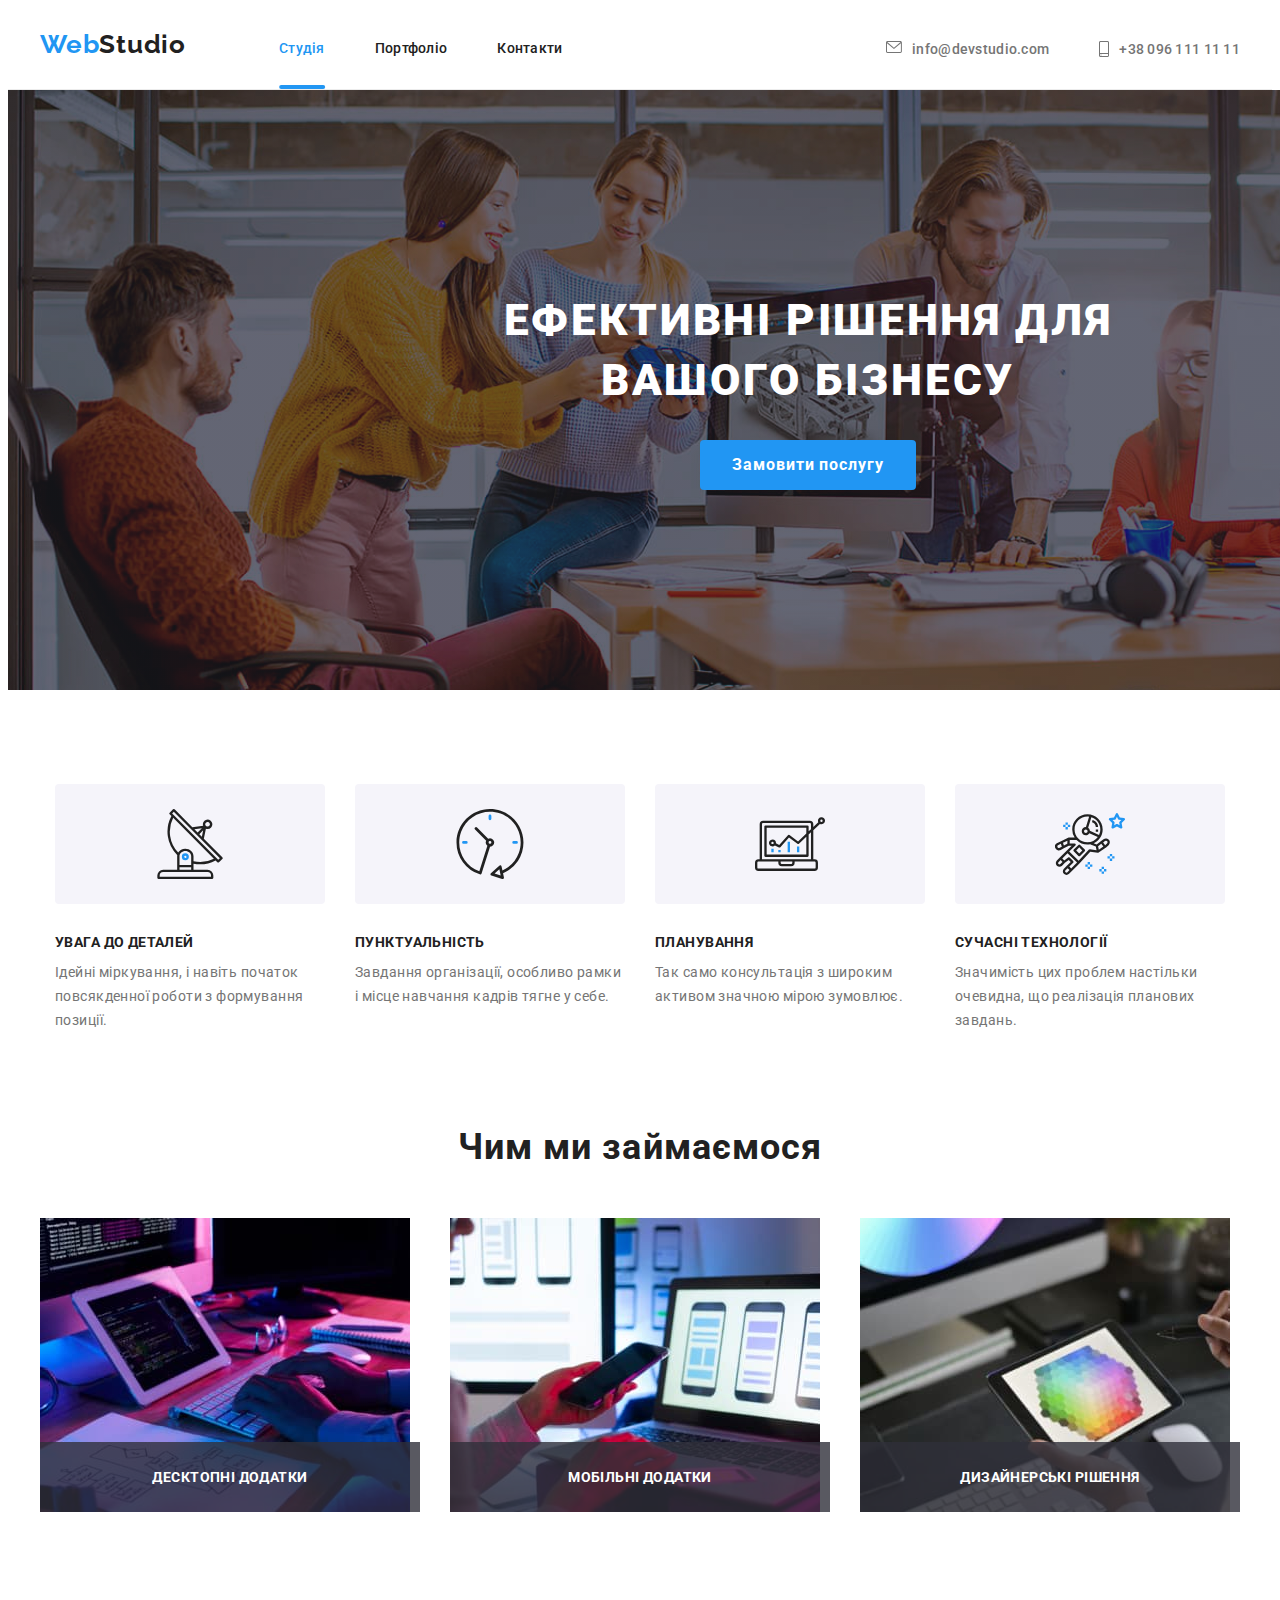
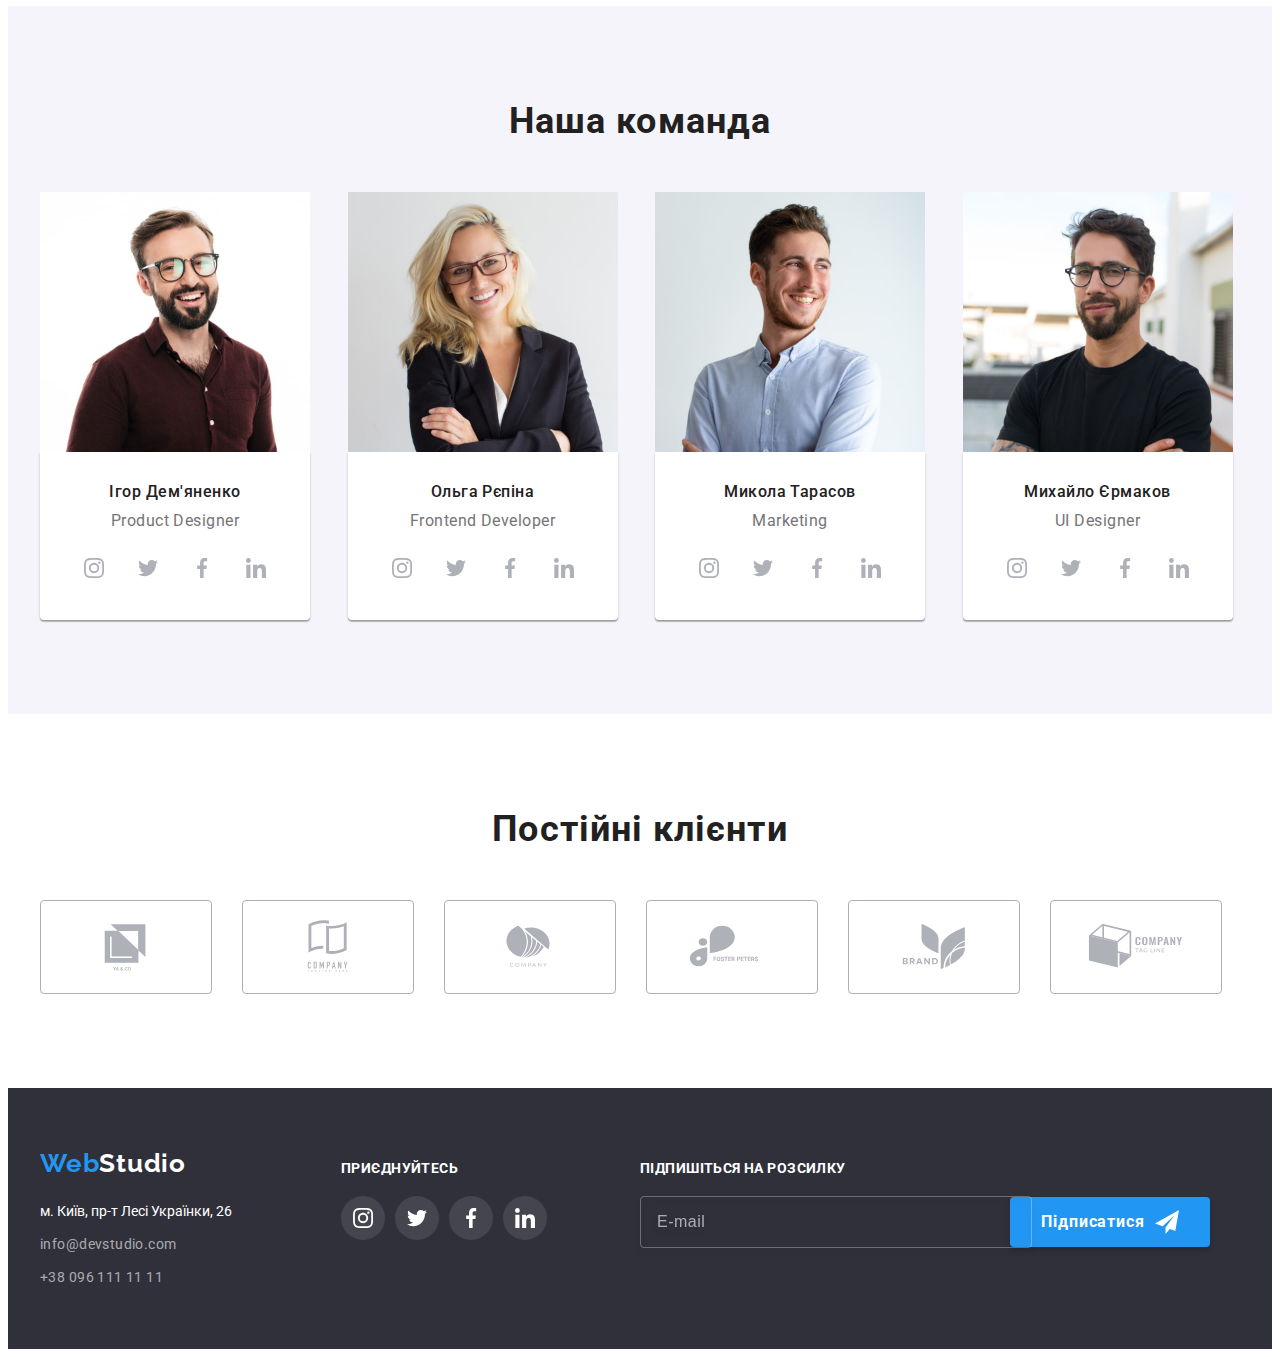
==== index.html @ 795d2277 "Initial commit" ====
<!DOCTYPE html>
<html lang="uk">
  <head>
    <meta charset="UTF-8" />
    <meta http-equiv="X-UA-Compatible" content="IE=edge" />
    <meta name="viewport" content="width=device-width, initial-scale=1.0" />
    <!-----------------lang------------->
    <link rel="preconnect" href="https://fonts.googleapis.com" />
    <link rel="preconnect" href="https://fonts.gstatic.com" crossorigin />
    <link
      href="https://fonts.googleapis.com/css2?family=Raleway:wght@700&family=Roboto:wght@400;500;700;900&display=swap"
      rel="stylesheet"
    />
    <!-----------------normalize------------->
    <link
      rel="stylesheet"
      href="https://cdnjs.cloudflare.com/ajax/libs/modern-normalize/1.1.0/modern-normalize.min.css"
      integrity="sha512-wpPYUAdjBVSE4KJnH1VR1HeZfpl1ub8YT/NKx4PuQ5NmX2tKuGu6U/JRp5y+Y8XG2tV+wKQpNHVUX03MfMFn9Q=="
      crossorigin="anonymous"
      referrerpolicy="no-referrer"
    />

    <!-----------------css------------->
    <link rel="stylesheet" href="./css/styles.css" />

    <title>WEB STUDIO</title>
  </head>

  <body>
    <header class="header">
      <div class="header-container container">
        <a class="logo link" href="./index.html" lang="en"
          >Web<span class="logo-header">Studio</span>
        </a>
        <nav class="nav-list-container">
          <ul class="nav-list list">
            <li class="nav-item">
              <a href="./index.html" class="nav-link active link"> Студія</a>
            </li>
            <li class="nav-item">
              <a href="./portfolio.html " class="nav-link link"> Портфоліо</a>
            </li>
            <li class="nav-item"><a href="" class="nav-link link"> Контакти</a></li>
          </ul>
        </nav>
        <ul class="nav-contacts list">
          <li class="nav-contacts-item">
            <a href="" class="nav-contacts-link link" lang="en">
              <svg class="header-icon" width="16" height="12">
                <use href="./images/icons.svg#icon-envelope"></use>
              </svg>
              info@devstudio.com</a
            >
          </li>
          <li class="nav-contacts-item">
            <a href="tel:+380961111111" class="nav-contacts-link link"
              ><svg class="header-icon" width="10" height="16">
                <use href="./images/icons.svg#icon-smartphone"></use></svg
              >+38 096 111 11 11</a
            >
          </li>
        </ul>
      </div>
    </header>

    <main>
      <section class="hero">
        <div class="hero-container container">
          <h1 class="hero-text">ЕФЕКТИВНІ РІШЕННЯ ДЛЯ ВАШОГО БІЗНЕСУ</h1>
          <button type="button" class="hero-btn" data-modal-open>Замовити послугу</button>
        </div>
      </section>

      <section class="features-section">
        <div class="container">
          <h2 hidden>Особливості</h2>
          <ul class="features list">
            <li class="features-item">
              <div class="features-svg-container">
                <svg class="features-svg" width="70" height="70">
                  <use href="./images/icons.svg#icon-antenna"></use>
                </svg>
              </div>
              <h3 class="features-item-h">УВАГА ДО ДЕТАЛЕЙ</h3>
              <p class="features-item-p">
                Ідейні міркування, і навіть початок повсякденної роботи з формування позиції.
              </p>
            </li>
            <li class="features-item">
              <div class="features-svg-container">
                <svg class="features-svg" width="70" height="70">
                  <use href="./images/icons.svg#icon-clock"></use>
                </svg>
              </div>
              <h3 class="features-item-h">ПУНКТУАЛЬНІСТЬ</h3>
              <p class="features-item-p">
                Завдання організації, особливо рамки і місце навчання кадрів тягне у себе.
              </p>
            </li>
            <li class="features-item">
              <div class="features-svg-container">
                <svg class="features-svg" width="70" height="70">
                  <use href="./images/icons.svg#icon-diagram"></use>
                </svg>
              </div>
              <h3 class="features-item-h">ПЛАНУВАННЯ</h3>
              <p class="features-item-p">
                Так само консультація з широким активом значною мірою зумовлює.
              </p>
            </li>
            <li class="features-item">
              <div class="features-svg-container">
                <svg class="features-svg" width="70" height="70">
                  <use href="./images/icons.svg#icon-astronaut"></use>
                </svg>
              </div>
              <h3 class="features-item-h">СУЧАСНІ ТЕХНОЛОГІЇ</h3>
              <p class="features-item-p">
                Значимість цих проблем настільки очевидна, що реалізація планових завдань.
              </p>
            </li>
          </ul>
        </div>
      </section>

      <section class="activitys-section">
        <div class="container">
          <h2 class="activitys">Чим ми займаємося</h2>
          <ul class="activitys-foto card-set list">
            <li class="activitys-img card-set-items">
              <div class="activitys-thumb">
                <img src="./images/box1.jpg" alt="tablet1" width="370" />
                <div class="activitys-overlay"><p>Десктопні додатки</p></div>
              </div>
            </li>
            <li class="activitys-img card-set-items">
              <div class="activitys-thumb">
                <img src="./images/box2.jpg" alt="tablet1" width="370" />
                <div class="activitys-overlay"><p>Мобільні додатки</p></div>
              </div>
            </li>
            <li class="activitys-img card-set-items">
              <div class="activitys-thumb">
                <img src="./images/box3.jpg" alt="tablet1" width="370" />
                <div class="activitys-overlay"><p>Дизайнерські рішення</p></div>
              </div>
            </li>
          </ul>
        </div>
      </section>

      <section class="team-content-section">
        <div class="container">
          <h2 class="team">Наша команда</h2>
          <ul class="team-list card-set list">
            <li class="card-set-items">
              <img src="./images/team1.jpg" class="img-foto" alt="foto1" width="270" />
              <div class="team-list-items">
                <h3 class="team-item-h">Ігор Дем'яненко</h3>
                <p class="team-item-p lan" lang="en">Product Designer</p>
                <ul class="social-links-list list">
                  <li>
                    <a
                      class="social-link link"
                      href=""
                      target="_blank"
                      rel="noopener noreferrer"
                      aria-label="instagram icon"
                      ><svg class="social-icons" width="20" height="20">
                        <use href="./images/icons.svg#icon-instagram"></use></svg
                    ></a>
                  </li>
                  <li>
                    <a
                      class="social-link link"
                      href=""
                      target="_blank"
                      rel="noopener noreferrer"
                      aria-label="twitter icon"
                      ><svg class="social-icons" width="20" height="20">
                        <use href="./images/icons.svg#icon-twitter"></use></svg
                    ></a>
                  </li>
                  <li>
                    <a
                      class="social-link link"
                      href=""
                      target="_blank"
                      rel="noopener noreferrer"
                      aria-label="facebook icon"
                      ><svg class="social-icons" width="20" height="20">
                        <use href="./images/icons.svg#icon-facebook"></use></svg
                    ></a>
                  </li>
                  <li>
                    <a
                      class="social-link link"
                      href=""
                      target="_blank"
                      rel="noopener noreferrer"
                      aria-label="linkedin icon"
                      ><svg class="social-icons" width="20" height="20">
                        <use href="./images/icons.svg#icon-linkedin"></use></svg
                    ></a>
                  </li>
                </ul>
              </div>
            </li>
            <li class="card-set-items">
              <img src="./images/team2.jpg" class="img-foto" alt="foto2" width="270" />
              <div class="team-list-items">
                <h3 class="team-item-h">Ольга Рєпіна</h3>
                <p class="team-item-p" lang="en">Frontend Developer</p>
                <ul class="social-links-list list">
                  <li>
                    <a
                      class="social-link link"
                      href=""
                      target="_blank"
                      rel="noopener noreferrer"
                      aria-label="instagram icon"
                      ><svg class="social-icons" width="20" height="20">
                        <use href="./images/icons.svg#icon-instagram"></use></svg
                    ></a>
                  </li>
                  <li>
                    <a
                      class="social-link link"
                      href=""
                      target="_blank"
                      rel="noopener noreferrer"
                      aria-label="twitter icon"
                      ><svg class="social-icons" width="20" height="20">
                        <use href="./images/icons.svg#icon-twitter"></use></svg
                    ></a>
                  </li>
                  <li>
                    <a
                      class="social-link link"
                      href=""
                      target="_blank"
                      rel="noopener noreferrer"
                      aria-label="facebook icon"
                      ><svg class="social-icons" width="20" height="20">
                        <use href="./images/icons.svg#icon-facebook"></use></svg
                    ></a>
                  </li>
                  <li>
                    <a
                      class="social-link link"
                      href=""
                      target="_blank"
                      rel="noopener noreferrer"
                      aria-label="linkedin icon"
                      ><svg class="social-icons" width="20" height="20">
                        <use href="./images/icons.svg#icon-linkedin"></use></svg
                    ></a>
                  </li>
                </ul>
              </div>
            </li>
            <li class="card-set-items">
              <img src="./images/team3.jpg" class="img-foto" alt="foto3" width="270" />
              <div class="team-list-items">
                <h3 class="team-item-h">Микола Тарасов</h3>
                <p class="team-item-p" lang="en">Marketing</p>
                <ul class="social-links-list list">
                  <li>
                    <a
                      class="social-link link"
                      href=""
                      target="_blank"
                      rel="noopener noreferrer"
                      aria-label="instagram icon"
                      ><svg class="social-icons" width="20" height="20">
                        <use href="./images/icons.svg#icon-instagram"></use></svg
                    ></a>
                  </li>
                  <li>
                    <a
                      class="social-link link"
                      href=""
                      target="_blank"
                      rel="noopener noreferrer"
                      aria-label="twitter icon"
                      ><svg class="social-icons" width="20" height="20">
                        <use href="./images/icons.svg#icon-twitter"></use></svg
                    ></a>
                  </li>
                  <li>
                    <a
                      class="social-link link"
                      href=""
                      target="_blank"
                      rel="noopener noreferrer"
                      aria-label="facebook icon"
                      ><svg class="social-icons" width="20" height="20">
                        <use href="./images/icons.svg#icon-facebook"></use></svg
                    ></a>
                  </li>
                  <li>
                    <a
                      class="social-link link"
                      href=""
                      target="_blank"
                      rel="noopener noreferrer"
                      aria-label="linkedin icon"
                      ><svg class="social-icons" width="20" height="20">
                        <use href="./images/icons.svg#icon-linkedin"></use></svg
                    ></a>
                  </li>
                </ul>
              </div>
            </li>
            <li class="card-set-items">
              <img src="./images/team4.jpg" class="img-foto" alt="foto4" width="270" />
              <div class="team-list-items">
                <h3 class="team-item-h">Михайло Єрмаков</h3>
                <p class="team-item-p" lang="en">UI Designer</p>
                <ul class="social-links-list list">
                  <li>
                    <a
                      class="social-link link"
                      href=""
                      target="_blank"
                      rel="noopener noreferrer"
                      aria-label="instagram icon"
                      ><svg class="social-icons" width="20" height="20">
                        <use href="./images/icons.svg#icon-instagram"></use></svg
                    ></a>
                  </li>
                  <li>
                    <a
                      class="social-link link"
                      href=""
                      target="_blank"
                      rel="noopener noreferrer"
                      aria-label="twitter icon"
                      ><svg class="social-icons" width="20" height="20">
                        <use href="./images/icons.svg#icon-twitter"></use></svg
                    ></a>
                  </li>
                  <li>
                    <a
                      class="social-link link"
                      href=""
                      target="_blank"
                      rel="noopener noreferrer"
                      aria-label="facebook icon"
                      ><svg class="social-icons" width="20" height="20">
                        <use href="./images/icons.svg#icon-facebook"></use></svg
                    ></a>
                  </li>
                  <li>
                    <a
                      class="social-link link"
                      href=""
                      target="_blank"
                      rel="noopener noreferrer"
                      aria-label="linkedin icon"
                      ><svg class="social-icons" width="20" height="20">
                        <use href="./images/icons.svg#icon-linkedin"></use></svg
                    ></a>
                  </li>
                </ul>
              </div>
            </li>
          </ul>
        </div>
      </section>

      <section class="customers-section">
        <div class="container">
          <h2 class="customers-h">Постійні клієнти</h2>
          <ul class="customers-list list">
            <li>
              <a href="" class="customers-link link" target="_blank" rel="noopener noreferrer"
                ><svg class="icon-clients" width="106" height="60">
                  <use href="./images/icons.svg#icon-client-1"></use></svg
              ></a>
            </li>
            <li>
              <a href="" class="customers-link link" target="_blank" rel="noopener noreferrer"
                ><svg class="icon-clients" width="106" height="60">
                  <use href="./images/icons.svg#icon-client-2"></use></svg
              ></a>
            </li>
            <li>
              <a href="" class="customers-link link" target="_blank" rel="noopener noreferrer"
                ><svg class="icon-clients" width="106" height="60">
                  <use href="./images/icons.svg#icon-client-3"></use></svg
              ></a>
            </li>
            <li>
              <a href="" class="customers-link link" target="_blank" rel="noopener noreferrer"
                ><svg class="icon-clients" width="106" height="60">
                  <use href="./images/icons.svg#icon-client-4"></use></svg
              ></a>
            </li>
            <li>
              <a href="" class="customers-link link" target="_blank" rel="noopener noreferrer"
                ><svg class="icon-clients" width="106" height="60">
                  <use href="./images/icons.svg#icon-client-5"></use></svg
              ></a>
            </li>
            <li>
              <a href="" class="customers-link link" target="_blank" rel="noopener noreferrer"
                ><svg class="icon-clients" width="106" height="60">
                  <use href="./images/icons.svg#icon-client-6"></use></svg
              ></a>
            </li>
          </ul>
        </div>
      </section>
    </main>

    <footer class="footer">
      <div class="footer-container container">
        <div class="footer-container-left">
          <a class="logo-footer link" href="./index.html" lang="en"
            >Web<span class="logo-footer-span">Studio</span>
          </a>
          <address>
            <ul class="footer-contacts list">
              <li class="footer-nav-items">
                <a
                  href="https://www.google.com/maps/d/viewer?mid=10uSM3H-mIU3GznYo2szRIEphczw&hl=en_US&ll=50.42732700000001%2C30.538092&z=17"
                  class="footer-adress-link link"
                  target="_blank"
                  rel="noopener noreferrer"
                >
                  м. Київ, пр-т Лесі Українки, 26</a
                >
              </li>
              <li class="footer-nav-items">
                <a href="info@devstudio.com" class="footer-contacts-link link" lang="en"
                  >info@devstudio.com</a
                >
              </li>
              <li class="footer-nav-items">
                <a href="tel:+380961111111" class="footer-contacts-link link">+38 096 111 11 11</a>
              </li>
            </ul>
          </address>
        </div>
        <div class="footer-container-right">
          <p class="footer-p-right">ПРИЄДНУЙТЕСЬ</p>
          <ul class="social-links-list list">
            <li>
              <a
                class="social-link-footer link"
                href=""
                target="_blank"
                rel="noopener noreferrer"
                aria-label="instagram icon"
                ><svg class="social-icons" width="20" height="20">
                  <use href="./images/icons.svg#icon-instagram"></use></svg
              ></a>
            </li>
            <li>
              <a
                class="social-link-footer link"
                href=""
                target="_blank"
                rel="noopener noreferrer"
                aria-label="twitter icon"
                ><svg class="social-icons" width="20" height="20">
                  <use href="./images/icons.svg#icon-twitter"></use></svg
              ></a>
            </li>
            <li>
              <a
                class="social-link-footer link"
                href=""
                target="_blank"
                rel="noopener noreferrer"
                aria-label="facebook icon"
                ><svg class="social-icons" width="20" height="20">
                  <use href="./images/icons.svg#icon-facebook"></use></svg
              ></a>
            </li>
            <li>
              <a
                class="social-link-footer link"
                href=""
                target="_blank"
                rel="noopener noreferrer"
                aria-label="linkedin icon"
                ><svg class="social-icons" width="20" height="20">
                  <use href="./images/icons.svg#icon-linkedin"></use></svg
              ></a>
            </li>
          </ul>
        </div>
        <div class="footer-subscription">
          <p class="footer-imail-p">Підпишіться на розсилку</p>
          <form class="imail-form" name="imail_form">
            <div class="footer-imail-input">
              <label class="footer-label" for="user_footer_imail">
                <input
                  class="footer-input"
                  type="email"
                  name="footer_user_imail"
                  placeholder="E-mail"
                  id="user_footer_imail"
                />
              </label>
              <button type="submit" class="footer-btn">
                Підписатися
                <svg class="footer-btn-icon" width="24" height="24">
                  <use href="./images/icons.svg#icon-send"></use>
                </svg>
              </button>
            </div>
          </form>
        </div>
      </div>
    </footer>

    <!------------MADAL WINDOW------------>

    <div class="backdrop is-hidden" data-modal>
      <div class="modal">
        <button class="modal-btn" data-modal-close>
          <svg class="modal-icon" width="18" height="18">
            <use href="./images/icons.svg#icon-close"></use>
          </svg>
        </button>
        <strong class="modal-hero">Залиште свої дані, ми вам передзвонимо</strong>
        <form class="modal-form" name="modal_form">
          <div class="modal-form-group" role="group">
            <label class="modal-form-label" for="user_name">Ім'я</label>
            <div class="modal-form-wrapper">
              <input class="modal-form-field" type="text" name="user_name" id="user_name" />
              <svg class="modal-form-icon" width="18" height="18">
                <use href="./images/icons.svg#icon-person-black"></use>
              </svg>
            </div>
            <label class="modal-form-label" for="user_phone">Телефон</label>
            <div class="modal-form-wrapper">
              <input class="modal-form-field" type="text" name="user_phone" id="user_phone" />
              <svg class="modal-form-icon" width="18" height="18">
                <use href="./images/icons.svg#icon-phone-black"></use>
              </svg>
            </div>
            <label class="modal-form-label" for="user_modal_imail">Пошта</label>
            <div class="modal-form-wrapper">
              <input
                class="modal-form-field"
                type="text"
                name="user_modal_imail"
                id="user_modal_imail"
              />
              <svg class="modal-form-icon" width="18" height="18">
                <use href="./images/icons.svg#icon-email-black"></use>
              </svg>
            </div>

            <label class="modal-form-label" for="user_massage">Коментар</label>
            <textarea
              class="modal-form-massege"
              name="user_massage"
              id="user_massage"
              rows="6"
              placeholder="Введіть текст"
            ></textarea>
          </div>
          <div class="modal-form-agreement" role="group">
            <input
              type="checkbox"
              class="modal-form-checkbox"
              name="modal-form-checkbox"
              id="user_agreement"
            />
            <label class="modal-form-agreement-desc" for="user_agreement"
              >Погоджуюся з розсилкою та приймаю
              <a href="" class="modal-form-link">Умови договору</a>
            </label>
          </div>
          <button class="modal-form-btn footer-btn" type="submit">Відправити</button>
        </form>
      </div>
    </div>

    <script src="./js/modal.js"></script>
  </body>
</html>
---- css/styles.css ----
:root {
  --link-focus-color: #2196f3;
  --text-paragraf-color: #757575;
  --text-fon-white-color: #ffffff;
  --text-black-color: #212121;

  --indent: 30px;
  --items: 3;
}
body {
  font-family: 'Roboto', sans-serif;
  color: var(--text-black-color);
}

/*------card set-----*/
.card-set {
  display: flex;
  flex-wrap: wrap;
  gap: var(--indent);
}
.card-set-items {
  flex-basis: calc((100% - var(--indent) * (var(--items) - 1)) / var(--items));
}

/*------reset start-----*/
h1,
h2,
h3,
h4,
h5,
h6,
p,
ul {
  margin: 0;
  margin-block-end: 0;
  margin-block-start: 0;
}
.list {
  list-style: none;
  margin: 0;
  padding: 0;
}
.link {
  text-decoration: none;
  color: currentColor;
}
img {
  display: block;
  max-width: 100%;
  height: auto;
}

.container {
  width: 1200px;
  padding: 0 15px;
  margin: 0 auto;
}
/*------reset end-----*/
/*------TRANSITION-----*/
.transitions {
  transition-property: color, background-color, box-shadow;
  transition-duration: 250ms, 250ms, 250ms;
  transition-timing-function: cubic-bezier(0.4, 0, 0.2, 1), cubic-bezier(0.4, 0, 0.2, 1),
    cubic-bezier(0.4, 0, 0.2, 1);
}

/*--------------HEADER---------------*/

.header {
  border-bottom: 1px solid #ececec;
}
.header-container {
  display: flex;
  justify-content: space-between;
  align-items: baseline;
}
.logo {
  margin-right: 93px;

  font-family: 'Raleway';
  font-weight: 700;
  font-size: 26px;
  line-height: calc(31 / 26);

  letter-spacing: 0.03em;

  color: var(--link-focus-color);
}
.logo-header {
  color: var(--text-black-color);
}
.nav-list-container {
  margin-right: auto;
}
.nav-list {
  display: flex;
  gap: 50px;
}
.nav-item {
}
.nav-link {
  position: relative;

  display: block;
  padding: 32px 0;
  margin-left: auto;

  font-weight: 500;
  font-size: 14px;
  line-height: calc(16 / 14);
  letter-spacing: 0.02em;
  color: var(--text-black-color);

  accent-color: var(--link-focus-color);

  transition-property: color;
  transition-duration: 250ms;
  transition-timing-function: cubic-bezier(0.4, 0, 0.2, 1);
}
.nav-link:hover,
.nav-link:focus {
  color: var(--link-focus-color);
}
.nav-link::after {
  content: '';
  position: absolute;
  left: 50%;
  bottom: -1px;

  transform: translateX(-50%) scaleX(0.3);

  display: block;
  width: 100%;
  height: 4px;

  border-radius: 2px;

  background-color: var(--link-focus-color);
  opacity: 0;
  transition-property: transform, opacity;
  transition-duration: 250ms, 250ms;
  transition-timing-function: cubic-bezier(0.4, 0, 0.2, 1), cubic-bezier(0.4, 0, 0.2, 1);
}

.nav-link:hover::after,
.nav-link:focus::after {
  transform: translateX(-50%) scaleX(1);
  opacity: 1;
}

.active {
  color: var(--link-focus-color);
}
.active::after {
  content: '';
  position: absolute;
  left: 50%;
  bottom: -1px;

  transform: translateX(-50%);

  display: block;
  width: 100%;
  height: 4px;

  border-radius: 2px;

  background-color: var(--link-focus-color);
  opacity: 1;
}

.nav-contacts {
  display: flex;
  gap: 50px;
}
.nav-contacts-item {
  display: flex;
  align-items: baseline;
}
.nav-contacts-link {
  position: relative;

  display: flex;
  gap: 10px;
  padding: 32px 0;
  font-weight: 500;
  font-size: 14px;
  line-height: calc(16 / 14);
  letter-spacing: 0.02em;

  color: var(--text-paragraf-color);

  transition-property: color;
  transition-duration: 250ms;
  transition-timing-function: cubic-bezier(0.4, 0, 0.2, 1);
}

.nav-contacts-link:hover,
.nav-contacts-link:focus {
  color: var(--link-focus-color);
}
.header-icon {
  fill: currentColor;
}
/*--------------HEADER---------------*/

/*--------------MAIN-------------*/
.hero {
  background-color: rgba(47, 48, 58, 0.4);
  background-image: linear-gradient(rgba(47, 48, 58, 0.4), rgba(47, 48, 58, 0.4)),
    url('../images/bg-Img.svg');
  background-repeat: no-repeat;
  background-position: center;

  /* */
  width: 1600px;
  margin: 0 auto;
  text-align: center;
  padding-top: 200px;
  padding-bottom: 200px;
}
.hero-text {
  margin: 0 auto;
  margin-bottom: 30px;

  width: 696px;

  font-weight: 900;
  font-size: 44px;
  line-height: calc(60 / 44);
  text-align: center;
  letter-spacing: 0.06em;
  text-transform: uppercase;
  color: var(--text-fon-white-color);
}
.hero-btn {
  display: block;
  margin: 0 auto;

  min-width: 216px;
  min-height: 50px;
  padding: 8px 31px;

  font-family: inherit;
  font-weight: 700;
  font-size: 16px;
  line-height: calc(30 / 16);

  display: flex;
  justify-content: center;
  align-items: center;
  text-align: center;
  letter-spacing: 0.06em;
  background: var(--link-focus-color);
  cursor: pointer;
  color: var(--text-fon-white-color);
  border: none;

  border-radius: 4px;

  transition-property: box-shadow;
  transition-duration: 250ms;
  transition-timing-function: cubic-bezier(0.4, 0, 0.2, 1);
}

.hero-btn:hover,
.hero-btn:focus {
  box-shadow: 0px 4px 4px rgba(0, 0, 0, 0.15);
}
.features-section {
  padding-top: 94px;
  padding-bottom: 94px;
}

.features {
  display: flex;
  justify-content: center;
}
.features-item:not(:last-child) {
  margin-right: 30px;
}
.features-svg-container {
  display: flex;
  justify-content: center;
  align-items: center;
  margin-bottom: 30px;

  width: 270px;
  height: 120px;
  background: #f5f4fa;
  border-radius: 4px;
}
.features-svg {
}
.features-item-h {
  width: 270px;
  margin-bottom: 10px;

  font-weight: 700;
  font-size: 14px;
  line-height: calc(16 / 14);
  letter-spacing: 0.03em;
  text-transform: uppercase;
}
.features-item-p {
  width: 270px;
  font-size: 14px;
  line-height: calc(24 / 14);
  letter-spacing: 0.03em;

  color: var(--text-paragraf-color);
}

.activitys-section {
  padding-bottom: 94px;
}
.activitys {
  width: 368px;
  margin: 0 auto;
  margin-bottom: 50px;
}
.activitys-thumb {
  position: relative;
}
.activitys-overlay {
  position: absolute;
  bottom: 0;
  left: 0;

  width: 100%;
  min-height: 70px;
  display: flex;
  align-items: center;
  justify-content: center;

  font-weight: 700;
  font-size: 14px;
  line-height: calc(16 / 14);
  text-align: center;
  letter-spacing: 0.03em;
  text-transform: uppercase;

  color: var(--text-fon-white-color);
  background: rgba(47, 48, 58, 0.8);
}

.activitys,
.team {
  font-weight: 700;
  font-size: 36px;
  line-height: calc(42 / 36);
  text-align: center;
  letter-spacing: 0.03em;
}
.team-content-section {
  padding: 94px 0;
  background-color: #f5f4fa;
}

.team {
  margin: 0 auto;
  margin-bottom: 50px;
}
.team-list {
  --items: 4;
}
.team-list-items {
  max-width: 270px;
  padding-top: 30px;
  padding-bottom: 30px;
  background-color: var(--text-fon-white-color);
  box-shadow: 0px 1px 3px rgba(0, 0, 0, 0.12), 0px 1px 1px rgba(0, 0, 0, 0.14),
    0px 2px 1px rgba(0, 0, 0, 0.2);
  border-radius: 0px 0px 4px 4px;
}
.img-foto {
}
.team-item-h {
  margin-bottom: 10px;

  font-weight: 500;
  font-size: 16px;
  line-height: calc(19 / 16);
  text-align: center;
  letter-spacing: 0.03em;
}
.team-item-p {
  margin-bottom: 16px;

  font-size: 16px;
  line-height: calc(19 / 16);
  text-align: center;
  letter-spacing: 0.03em;

  color: var(--text-paragraf-color);
}
.social-links-list {
  display: flex;
  justify-content: center;
  align-items: center;
  gap: 10px;
}
.social-link {
  display: flex;
  justify-content: center;
  align-items: center;
  width: 44px;
  height: 44px;
  border-radius: 50%;

  background: var(--text-fon-white-color);
  color: #afb1b8;

  transition-property: color, background-color;
  transition-duration: 250ms;
  transition-timing-function: cubic-bezier(0.4, 0, 0.2, 1);
}
.social-link:hover,
.social-link:focus {
  color: var(--text-fon-white-color);
  background-color: var(--link-focus-color);
}
.social-icons {
  fill: currentColor;
}

.customers-section {
  padding: 94px 0;
}

.customers-h {
  margin-bottom: 50px;

  font-weight: 700;
  font-size: 36px;
  line-height: calc(42 / 36);
  text-align: center;
  letter-spacing: 0.03em;

  color: var(--text-black-color);
}
.customers-list {
  display: flex;
  gap: 30px;
}

.customers-link {
  display: flex;
  justify-content: center;
  align-items: center;

  width: 170px;
  height: 92px;

  color: #afb1b8;
  border: 1px solid #afb1b8;
  border-radius: 4px;

  transition-property: color, border;
  transition-duration: 250ms, 250ms;
  transition-timing-function: cubic-bezier(0.4, 0, 0.2, 1), cubic-bezier(0.4, 0, 0.2, 1);
}
.customers-link:hover,
.customers-link:focus {
  color: var(--link-focus-color);
  border: 1px solid var(--link-focus-color);
}

.icon-clients {
  fill: currentColor;
}
/*--------------MAIN---------------*/
/*--------------footer---------------*/
.footer {
  padding: 60px 0;
  background-color: #2f303a;
}
.footer-container {
  display: flex;
  gap: 70px;
}

.logo-footer {
  display: inline-block;
  margin-bottom: 20px;

  font-family: 'Raleway';
  font-weight: 700;
  font-size: 26px;
  line-height: calc(31 / 26);
  letter-spacing: 0.03em;

  color: var(--link-focus-color);
}
.logo-footer-span {
  margin-bottom: 20px;
  color: var(--text-fon-white-color);
}

.footer-nav-items:not(:last-child) {
  margin-bottom: 9px;
}

.footer-adress-link {
  display: inline-block;
  width: 231px;

  font-style: normal;

  font-size: 14px;
  line-height: calc(24 / 14);
  color: var(--text-fon-white-color);
  text-decoration: none;

  transition-property: color;
  transition-duration: 250ms;
  transition-timing-function: cubic-bezier(0.4, 0, 0.2, 1);
}
.footer-adress-link:hover,
.footer-adress-link:focus {
  color: var(--link-focus-color);
}
.footer-contacts-link {
  display: inline-block;
  width: 231px;

  font-style: normal;
  font-size: 14px;
  line-height: calc(24 / 14);
  letter-spacing: 0.03em;

  color: rgba(255, 255, 255, 0.6);

  transition-property: color;
  transition-duration: 250ms;
  transition-timing-function: cubic-bezier(0.4, 0, 0.2, 1);
}
.footer-contacts-link:hover,
.footer-contacts-link:focus {
  color: var(--link-focus-color);
}

.footer-container-right {
  padding-top: 12px;
  margin-right: 23px;
}
.footer-p-right {
  width: 116px;
  margin-bottom: 20px;

  font-weight: 700;
  font-size: 14px;
  line-height: calc(16 / 14);
  letter-spacing: 0.03em;
  text-transform: uppercase;

  color: var(--text-fon-white-color);
}
.social-link {
  background: var(--text-fon-white-color);
  color: #afb1b8;

  transition-property: color, background-color;
  transition-duration: 250ms;
  transition-timing-function: cubic-bezier(0.4, 0, 0.2, 1);
}

.social-link-footer {
  display: flex;
  justify-content: center;
  align-items: center;
  width: 44px;
  height: 44px;
  border-radius: 50%;

  color: var(--text-fon-white-color);
  background: rgba(255, 255, 255, 0.1);

  transition-property: background-color;
  transition-duration: 250ms;
  transition-timing-function: cubic-bezier(0.4, 0, 0.2, 1);
}
.social-link-footer:hover,
.social-link-footer:focus {
  background-color: var(--link-focus-color);
}

.footer-subscription {
  padding-top: 12px;

  width: 570px;
}
.footer-imail-p {
  margin-bottom: 20px;

  font-weight: 700;
  font-size: 14px;
  line-height: calc(16 / 14);
  letter-spacing: 0.03em;
  text-transform: uppercase;

  color: var(--text-fon-white-color);
}

.footer-imail-input {
  display: flex;
  align-items: center;
  gap: 12px;
}
.footer-label {
  flex-basis: 358px;
}

.footer-input {
  width: 100%;
  padding: 0 16px;
  height: 50px;

  font-size: 16px;
  line-height: calc(20 / 16);
  letter-spacing: 0.03em;
  color: var(--text-fon-white-color);

  outline: unset;
  border: none;
  background-color: transparent;

  border: 1px solid rgba(255, 255, 255, 0.3);
  filter: drop-shadow(0px 4px 4px rgba(0, 0, 0, 0.15));
  border-radius: 4px;

  transition-property: border;
  transition-duration: 250ms;
  transition-timing-function: cubic-bezier(0.4, 0, 0.2, 1);
}
.footer-input:focus {
  border-color: var(--link-focus-color);
}

.footer-input::placeholder {
  font-size: 16px;
  line-height: calc(20 / 16);
  letter-spacing: 0.03em;

  color: rgba(255, 255, 255, 0.6);
}
.footer-btn {
  display: block;
  margin: 0 auto;

  justify-content: center;

  min-width: 200px;
  min-height: 50px;
  padding: 10px 28px;

  font-family: inherit;
  font-weight: 700;
  font-size: 16px;
  line-height: calc(30 / 16);

  display: flex;
  align-items: center;
  text-align: center;
  letter-spacing: 0.06em;
  background: var(--link-focus-color);
  cursor: pointer;
  color: var(--text-fon-white-color);
  border: none;

  box-shadow: 0px 4px 4px rgba(0, 0, 0, 0.15);
  border-radius: 4px;
}
.footer-btn-icon {
  margin-left: 10px;
  fill: var(--text-fon-white-color);
}

/*--------------footer---------------*/
/*--------------portfolio-main--------------*/
.main {
  padding: 94px 0;
}
.portfolio-btn {
  display: flex;
  justify-content: center;
  gap: 8px;
  margin-bottom: 50px;
}

.portfolio-btn-item {
  display: inline-block;

  min-width: 73px;
  padding: 4px 20px;

  font-family: inherit;
  font-weight: 500;
  font-size: 16px;
  line-height: calc(26 / 16);
  text-align: center;
  letter-spacing: 0.03em;
  cursor: pointer;

  color: var(--text-black-color);
  background: #f5f4fa;
  border-radius: 4px;
  border-color: transparent;
}
.portfolio-btn-item:hover,
.portfolio-btn-item:focus {
  color: var(--text-fon-white-color);
  background: var(--link-focus-color);
  box-shadow: 0px 3px 1px rgba(0, 0, 0, 0.1), 0px 1px 2px rgba(0, 0, 0, 0.08),
    0px 2px 2px rgba(0, 0, 0, 0.12);
}

.portfolio-thumb {
  position: relative;
  overflow: hidden;
}

.overlay {
  position: absolute;
  top: 0;
  left: 0;
  transform: translateY(100%);
  opacity: 0;

  width: 100%;
  height: 100%;
  padding: 0 24px;
  display: flex;
  align-items: center;

  font-size: 18px;
  line-height: calc(28 / 18);
  letter-spacing: 0.03em;
  color: var(--text-fon-white-color);

  background-color: rgba(33, 150, 243, 0.9);
  backdrop-filter: blur(1px);

  user-select: none;

  transition-property: transform, opacity;
  transition-duration: 250ms, 350ms;
  transition-timing-function: cubic-bezier(0.4, 0, 0.2, 1), cubic-bezier(0.4, 0, 0.2, 1);
}

.portfolio-tool-link:hover .overlay {
  transform: translateY(0);
  opacity: 1;
}
.overley-text {
}
.portfolio-tool-link {
  display: block;

  transition-property: box-shadow;
  transition-duration: 250ms;
  transition-timing-function: cubic-bezier(0.4, 0, 0.2, 1);
}

.portfolio-tool-link:focus,
.portfolio-tool-link:hover {
  box-shadow: 0px 1px 1px rgba(0, 0, 0, 0.12), 0px 4px 4px rgba(0, 0, 0, 0.06),
    1px 4px 6px rgba(0, 0, 0, 0.16);
}
.portfolio-tools-text {
  padding: 20px 22px;
  border: 1px solid #eeeeee;
  border-top: transparent;
}
.portfolio-tool-h {
  margin-bottom: 4px;
  width: 322px;

  font-weight: 700;
  font-size: 18px;
  line-height: calc(36 / 18);
  letter-spacing: 0.06em;

  color: var(--text-black-color);
}
.portfolio-tool-p {
  width: 322px;

  font-size: 16px;
  line-height: calc(30 / 16);
  letter-spacing: 0.03em;

  color: var(--text-paragraf-color);
}
/*--------------portfolio-main--------------*/
/*--------------MODAL WINDOW--------------*/
.backdrop {
  position: fixed;
  top: 0;
  left: 0;

  width: 100%;
  height: 100%;

  background-color: rgba(0, 0, 0, 0.2);
  backdrop-filter: blur(2px);

  transition-property: opacity, visibility;
  transition-duration: 250ms, 250ms;
  transition-timing-function: cubic-bezier(0.4, 0, 0.2, 1), cubic-bezier(0.4, 0, 0.2, 1);
}

.backdrop.is-hidden {
  opacity: 0;
  visibility: hidden;
  visibility: hidden;
  pointer-events: none;
}

.modal {
  position: absolute;
  top: 50%;
  left: 50%;
  transform: translateX(-50%) translateY(-50%);

  width: 528px;
  min-height: 581px;
  padding: 40px;

  background: var(--text-fon-white-color);
  box-shadow: 0px 1px 3px rgba(0, 0, 0, 0.12), 0px 1px 1px rgba(0, 0, 0, 0.14),
    0px 2px 1px rgba(0, 0, 0, 0.2);
  border-radius: 4px;

  transition-property: opacity, transform;
  transition-duration: 250ms, 250ms;
  transition-timing-function: cubic-bezier(0.4, 0, 0.2, 1), cubic-bezier(0.4, 0, 0.2, 1);
}

.backdrop.is-hidden .modal {
  opacity: 0;
  transform: translateX(-50%) translateY(-70%);
}

.modal-btn {
  position: absolute;
  top: 8px;
  right: 8px;

  padding: 0;
  display: inline-flex;
  align-items: center;
  justify-content: center;

  width: 30px;
  height: 30px;
  cursor: pointer;

  background-color: var(--text-fon-white-color);
  border-radius: 50%;
  border: 1px solid rgba(0, 0, 0, 0.1);
}

.modal-icon {
  fill: #000000;

  transition-property: fill;
  transition-duration: 250ms;
  transition-timing-function: cubic-bezier(0.4, 0, 0.2, 1);
}

.modal-icon:focus,
.modal-icon:hover {
  fill: var(--link-focus-color);
}
.modal-hero {
  display: block;

  margin-bottom: 12px;

  font-weight: 700;
  font-size: 20px;
  line-height: calc(23 / 20);
  text-align: center;
  letter-spacing: 0.03em;

  color: var(--text-black-color);
}
.modal-form-group {
  margin-bottom: 20px;
}
.modal-form-label {
  display: block;
  margin-bottom: 4px;
  font-size: 12px;

  line-height: calc(14 / 12);
  letter-spacing: 0.01em;

  color: var(--text-paragraf-color);
}
.modal-form-wrapper {
  position: relative;
  margin-bottom: 10px;
}
.modal-form-field {
  width: 100%;
  height: 40px;
  padding: 0 42px;

  outline: unset;
  border: none;
  background-color: transparent;

  border: 1px solid rgba(33, 33, 33, 0.2);
  border-radius: 4px;

  transition-property: border;
  transition-duration: 250ms;
  transition-timing-function: cubic-bezier(0.4, 0, 0.2, 1);
}
.modal-form-field:focus {
  border: 1px solid #2196f3;
}
.modal-form-icon {
  position: absolute;
  top: 50%;
  left: 15px;

  transform: translateY(-50%);

  transition-property: fill;
  transition-duration: 250ms;
  transition-timing-function: cubic-bezier(0.4, 0, 0.2, 1);
}
.modal-form-field:focus + .modal-form-icon {
  fill: var(--link-focus-color);
}
.modal-form-massege {
  display: block;

  width: 100%;
  height: 120px;
  padding: 12px 16px;

  resize: none;
  outline: unset;
  border: none;
  background-color: transparent;

  border: 1px solid rgba(33, 33, 33, 0.2);
  border-radius: 4px;

  transition-property: border;
  transition-duration: 250ms;
  transition-timing-function: cubic-bezier(0.4, 0, 0.2, 1);
}
.modal-form-massege:focus {
  border: 1px solid #2196f3;
}
.modal-form-massege::placeholder {
  font-size: 12px;
  line-height: calc(14 / 12);
  letter-spacing: 0.01em;

  color: rgba(117, 117, 117, 0.5);
}

.modal-form-agreement {
  display: flex;
  align-items: center;
  justify-content: center;
  gap: 7px;

  margin-bottom: 30px;
}
.modal-form-agreement-desc {
  font-size: 14px;
  line-height: calc(24 / 14);

  letter-spacing: 0.03em;

  color: var(--text-paragraf-color);
}
.modal-form-link {
  color: var(--link-focus-color);
  text-underline-offset: 3px;
}
.modal-form-checkbox {
  appearance: none;
  width: 16px;
  height: 15px;

  outline: unset;
  background-color: transparent;

  border: 2px solid var(--text-black-color);
  border-radius: 2px;

  background-position: center;
  background-repeat: no-repeat;
  background-image: none;

  transition-property: border-color, background-color, background-image;
  transition-duration: 250ms;
  transition-timing-function: cubic-bezier(0.4, 0, 0.2, 1);
}

.modal-form-checkbox:checked {
  background-color: var(--link-focus-color);
  border-color: #2196f3;
  background-image: url("data:image/svg+xml,%3Csvg width='13' height='10' viewBox='0 0 13 10' fill='none' xmlns='http://www.w3.org/2000/svg'%3E%3Cpath d='M1.95703 4.75166L1.88825 4.68604L1.81923 4.75141L0.93123 5.59258L0.854858 5.66492L0.930974 5.73753L4.42671 9.07236L4.49574 9.1382L4.56476 9.07236L12.069 1.91352L12.1449 1.84116L12.069 1.76881L11.1873 0.927644L11.1183 0.861826L11.0493 0.927611L4.49577 7.17353L1.95703 4.75166Z' fill='white' stroke='white' stroke-width='0.2'/%3E%3C/svg%3E");
}

.modal-form-btn {
  transition-property: background-color;
  transition-duration: 250ms;
  transition-timing-function: cubic-bezier(0.4, 0, 0.2, 1);
}

.modal-form-btn:focus,
.modal-form-btn:hover {
  background-color: #188ce8;
}
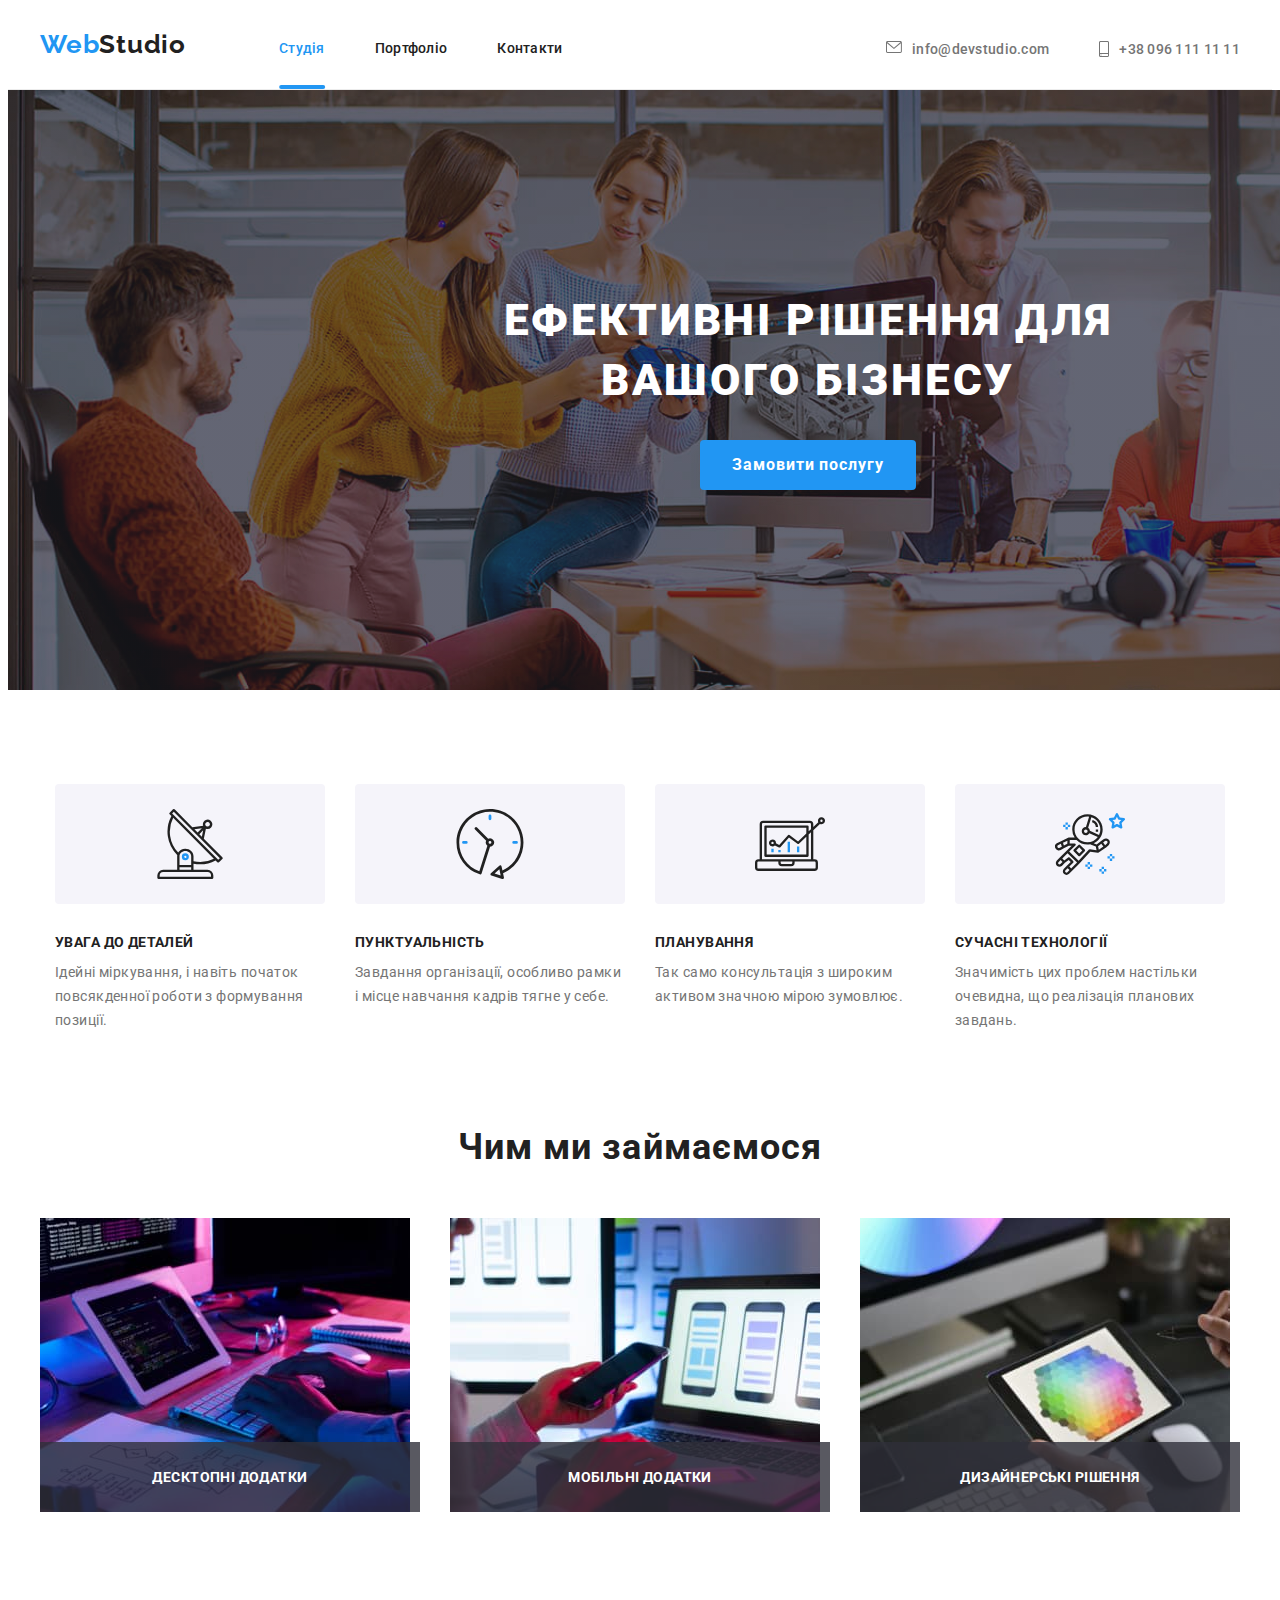
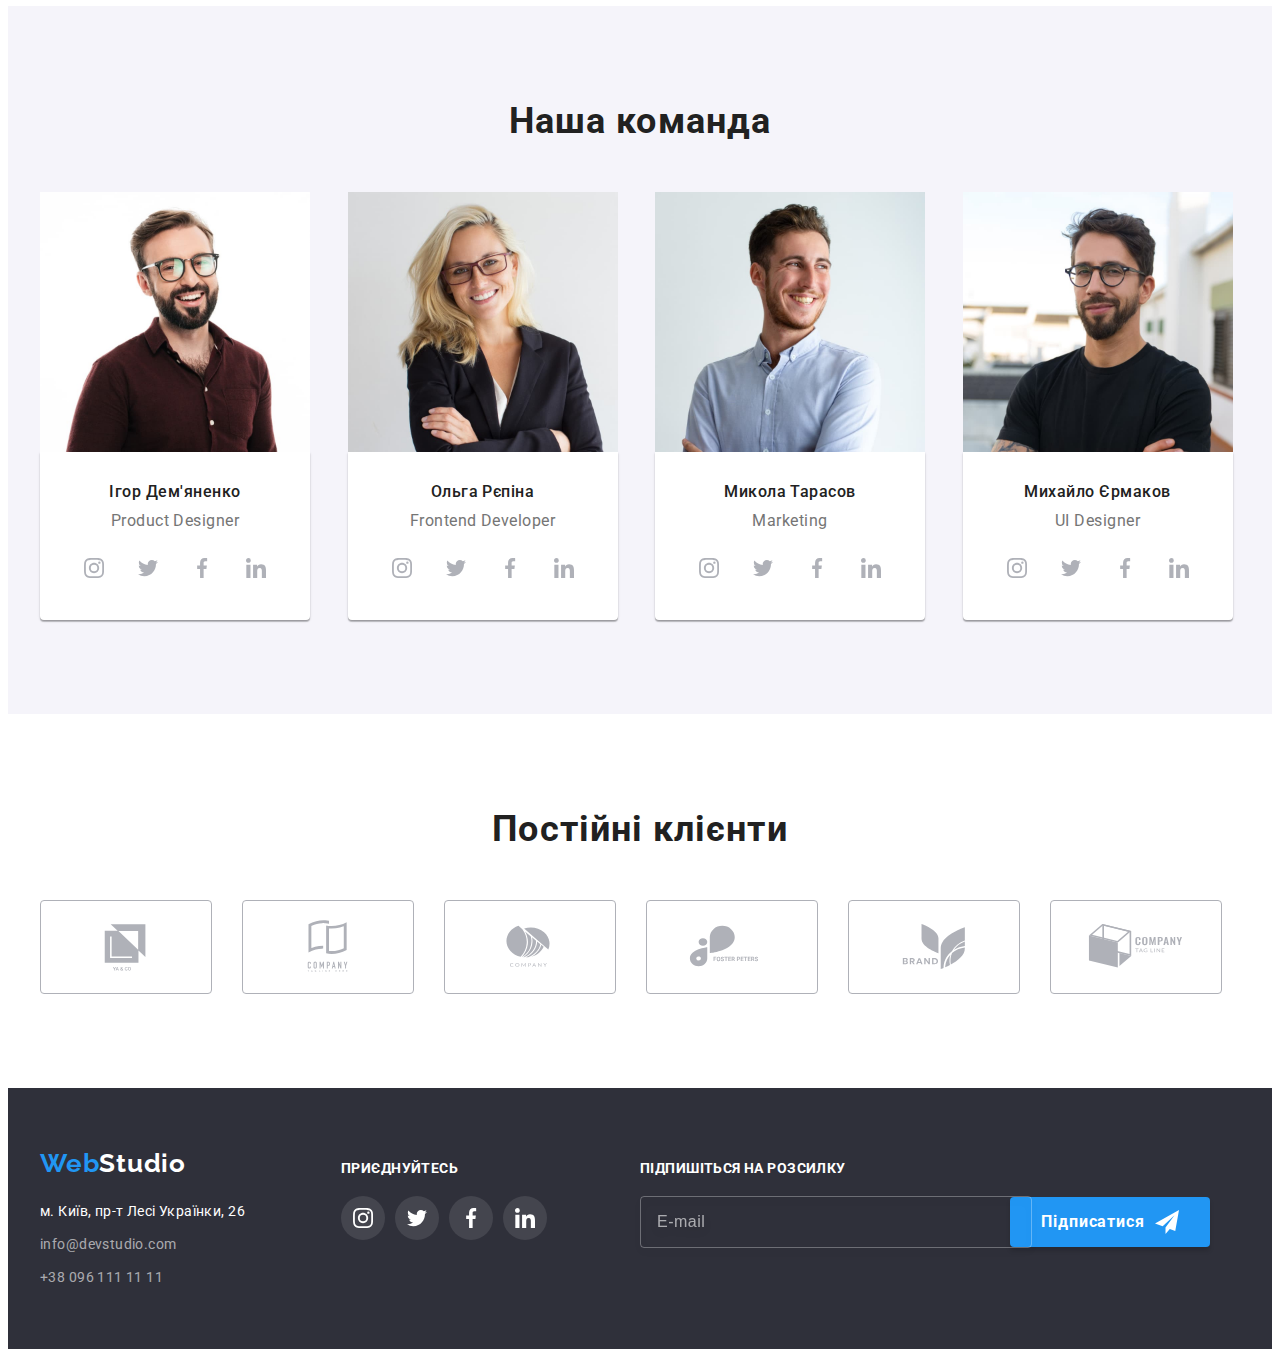
==== commit a9b4ead3: "cass + класи" ====
--- a/index.html
+++ b/index.html
@@ -29,32 +29,32 @@
   <body>
     <header class="header">
       <div class="header-container container">
-        <a class="logo link" href="./index.html" lang="en"
-          >Web<span class="logo-header">Studio</span>
+        <a class="logo logo-header link" href="./index.html" lang="en"
+          >Web<span class="logo-item">Studio</span>
         </a>
-        <nav class="nav-list-container">
-          <ul class="nav-list list">
+        <nav class="nav">
+          <ul class="nav__list list">
+            <li class="nav__item">
+              <a href="./index.html" class="nav__link active link"> Студія</a>
+            </li>
             <li class="nav-item">
-              <a href="./index.html" class="nav-link active link"> Студія</a>
-            </li>
-            <li class="nav-item">
-              <a href="./portfolio.html " class="nav-link link"> Портфоліо</a>
-            </li>
-            <li class="nav-item"><a href="" class="nav-link link"> Контакти</a></li>
+              <a href="./portfolio.html " class="nav__link link"> Портфоліо</a>
+            </li>
+            <li class="nav-item"><a href="" class="nav__link link"> Контакти</a></li>
           </ul>
         </nav>
-        <ul class="nav-contacts list">
-          <li class="nav-contacts-item">
-            <a href="" class="nav-contacts-link link" lang="en">
-              <svg class="header-icon" width="16" height="12">
+        <ul class="header__contacts list">
+          <li class="header__contacts-item">
+            <a href="" class="header__contacts-link link" lang="en">
+              <svg class="header__contacts-icon" width="16" height="12">
                 <use href="./images/icons.svg#icon-envelope"></use>
               </svg>
               info@devstudio.com</a
             >
           </li>
-          <li class="nav-contacts-item">
-            <a href="tel:+380961111111" class="nav-contacts-link link"
-              ><svg class="header-icon" width="10" height="16">
+          <li class="header__contacts-item">
+            <a href="tel:+380961111111" class="header__contacts-link link"
+              ><svg class="header__contacts-icon" width="10" height="16">
                 <use href="./images/icons.svg#icon-smartphone"></use></svg
               >+38 096 111 11 11</a
             >
@@ -66,56 +66,56 @@
     <main>
       <section class="hero">
         <div class="hero-container container">
-          <h1 class="hero-text">ЕФЕКТИВНІ РІШЕННЯ ДЛЯ ВАШОГО БІЗНЕСУ</h1>
-          <button type="button" class="hero-btn" data-modal-open>Замовити послугу</button>
+          <h1 class="hero__title">ЕФЕКТИВНІ РІШЕННЯ ДЛЯ ВАШОГО БІЗНЕСУ</h1>
+          <button type="button" class="hero__btn" data-modal-open>Замовити послугу</button>
         </div>
       </section>
 
-      <section class="features-section">
+      <section class="features">
         <div class="container">
           <h2 hidden>Особливості</h2>
-          <ul class="features list">
-            <li class="features-item">
-              <div class="features-svg-container">
+          <ul class="features__list list">
+            <li class="features__item">
+              <div class="features__icon">
                 <svg class="features-svg" width="70" height="70">
                   <use href="./images/icons.svg#icon-antenna"></use>
                 </svg>
               </div>
-              <h3 class="features-item-h">УВАГА ДО ДЕТАЛЕЙ</h3>
-              <p class="features-item-p">
+              <h3 class="features__title">УВАГА ДО ДЕТАЛЕЙ</h3>
+              <p class="features__text">
                 Ідейні міркування, і навіть початок повсякденної роботи з формування позиції.
               </p>
             </li>
-            <li class="features-item">
-              <div class="features-svg-container">
+            <li class="features__item">
+              <div class="features__icon">
                 <svg class="features-svg" width="70" height="70">
                   <use href="./images/icons.svg#icon-clock"></use>
                 </svg>
               </div>
-              <h3 class="features-item-h">ПУНКТУАЛЬНІСТЬ</h3>
-              <p class="features-item-p">
+              <h3 class="features__title">ПУНКТУАЛЬНІСТЬ</h3>
+              <p class="features__text">
                 Завдання організації, особливо рамки і місце навчання кадрів тягне у себе.
               </p>
             </li>
-            <li class="features-item">
-              <div class="features-svg-container">
+            <li class="features__item">
+              <div class="features__icon">
                 <svg class="features-svg" width="70" height="70">
                   <use href="./images/icons.svg#icon-diagram"></use>
                 </svg>
               </div>
-              <h3 class="features-item-h">ПЛАНУВАННЯ</h3>
-              <p class="features-item-p">
+              <h3 class="features__title">ПЛАНУВАННЯ</h3>
+              <p class="features__text">
                 Так само консультація з широким активом значною мірою зумовлює.
               </p>
             </li>
-            <li class="features-item">
-              <div class="features-svg-container">
+            <li class="features__item">
+              <div class="features__icon">
                 <svg class="features-svg" width="70" height="70">
                   <use href="./images/icons.svg#icon-astronaut"></use>
                 </svg>
               </div>
-              <h3 class="features-item-h">СУЧАСНІ ТЕХНОЛОГІЇ</h3>
-              <p class="features-item-p">
+              <h3 class="features__title">СУЧАСНІ ТЕХНОЛОГІЇ</h3>
+              <p class="features__text">
                 Значимість цих проблем настільки очевидна, що реалізація планових завдань.
               </p>
             </li>
@@ -123,83 +123,83 @@
         </div>
       </section>
 
-      <section class="activitys-section">
+      <section class="activitys">
         <div class="container">
-          <h2 class="activitys">Чим ми займаємося</h2>
-          <ul class="activitys-foto card-set list">
-            <li class="activitys-img card-set-items">
-              <div class="activitys-thumb">
+          <h2 class="activitys__title">Чим ми займаємося</h2>
+          <ul class="activitys__galary card-set list">
+            <li class="activitys__img card-set-items">
+              <div class="activitys__thumb">
                 <img src="./images/box1.jpg" alt="tablet1" width="370" />
-                <div class="activitys-overlay"><p>Десктопні додатки</p></div>
-              </div>
-            </li>
-            <li class="activitys-img card-set-items">
-              <div class="activitys-thumb">
+                <div class="activitys__overlay"><p>Десктопні додатки</p></div>
+              </div>
+            </li>
+            <li class="activitys__img card-set-items">
+              <div class="activitys__thumb">
                 <img src="./images/box2.jpg" alt="tablet1" width="370" />
-                <div class="activitys-overlay"><p>Мобільні додатки</p></div>
-              </div>
-            </li>
-            <li class="activitys-img card-set-items">
-              <div class="activitys-thumb">
+                <div class="activitys__overlay"><p>Мобільні додатки</p></div>
+              </div>
+            </li>
+            <li class="activitys__img card-set-items">
+              <div class="activitys__thumb">
                 <img src="./images/box3.jpg" alt="tablet1" width="370" />
-                <div class="activitys-overlay"><p>Дизайнерські рішення</p></div>
+                <div class="activitys__overlay"><p>Дизайнерські рішення</p></div>
               </div>
             </li>
           </ul>
         </div>
       </section>
 
-      <section class="team-content-section">
+      <section class="team section">
         <div class="container">
-          <h2 class="team">Наша команда</h2>
-          <ul class="team-list card-set list">
+          <h2 class="team__title">Наша команда</h2>
+          <ul class="team__list card-set list">
             <li class="card-set-items">
               <img src="./images/team1.jpg" class="img-foto" alt="foto1" width="270" />
-              <div class="team-list-items">
-                <h3 class="team-item-h">Ігор Дем'яненко</h3>
-                <p class="team-item-p lan" lang="en">Product Designer</p>
-                <ul class="social-links-list list">
-                  <li>
-                    <a
-                      class="social-link link"
+              <div class="team__group">
+                <h3 class="team__subtitle">Ігор Дем'яненко</h3>
+                <p class="team__text" lang="en">Product Designer</p>
+                <ul class="social list">
+                  <li>
+                    <a
+                      class="social__link link"
                       href=""
                       target="_blank"
                       rel="noopener noreferrer"
                       aria-label="instagram icon"
-                      ><svg class="social-icons" width="20" height="20">
+                      ><svg class="social__icons" width="20" height="20">
                         <use href="./images/icons.svg#icon-instagram"></use></svg
                     ></a>
                   </li>
                   <li>
                     <a
-                      class="social-link link"
+                      class="social__link link"
                       href=""
                       target="_blank"
                       rel="noopener noreferrer"
                       aria-label="twitter icon"
-                      ><svg class="social-icons" width="20" height="20">
+                      ><svg class="social__icons" width="20" height="20">
                         <use href="./images/icons.svg#icon-twitter"></use></svg
                     ></a>
                   </li>
                   <li>
                     <a
-                      class="social-link link"
+                      class="social__link link"
                       href=""
                       target="_blank"
                       rel="noopener noreferrer"
                       aria-label="facebook icon"
-                      ><svg class="social-icons" width="20" height="20">
+                      ><svg class="social__icons" width="20" height="20">
                         <use href="./images/icons.svg#icon-facebook"></use></svg
                     ></a>
                   </li>
                   <li>
                     <a
-                      class="social-link link"
+                      class="social__link link"
                       href=""
                       target="_blank"
                       rel="noopener noreferrer"
                       aria-label="linkedin icon"
-                      ><svg class="social-icons" width="20" height="20">
+                      ><svg class="social__icons" width="20" height="20">
                         <use href="./images/icons.svg#icon-linkedin"></use></svg
                     ></a>
                   </li>
@@ -208,51 +208,51 @@
             </li>
             <li class="card-set-items">
               <img src="./images/team2.jpg" class="img-foto" alt="foto2" width="270" />
-              <div class="team-list-items">
-                <h3 class="team-item-h">Ольга Рєпіна</h3>
-                <p class="team-item-p" lang="en">Frontend Developer</p>
-                <ul class="social-links-list list">
-                  <li>
-                    <a
-                      class="social-link link"
+              <div class="team__group">
+                <h3 class="team__subtitle">Ольга Рєпіна</h3>
+                <p class="team__text" lang="en">Frontend Developer</p>
+                <ul class="social list">
+                  <li>
+                    <a
+                      class="social__link link"
                       href=""
                       target="_blank"
                       rel="noopener noreferrer"
                       aria-label="instagram icon"
-                      ><svg class="social-icons" width="20" height="20">
+                      ><svg class="social__icons" width="20" height="20">
                         <use href="./images/icons.svg#icon-instagram"></use></svg
                     ></a>
                   </li>
                   <li>
                     <a
-                      class="social-link link"
+                      class="social__link link"
                       href=""
                       target="_blank"
                       rel="noopener noreferrer"
                       aria-label="twitter icon"
-                      ><svg class="social-icons" width="20" height="20">
+                      ><svg class="social__icons" width="20" height="20">
                         <use href="./images/icons.svg#icon-twitter"></use></svg
                     ></a>
                   </li>
                   <li>
                     <a
-                      class="social-link link"
+                      class="social__link link"
                       href=""
                       target="_blank"
                       rel="noopener noreferrer"
                       aria-label="facebook icon"
-                      ><svg class="social-icons" width="20" height="20">
+                      ><svg class="social__icons" width="20" height="20">
                         <use href="./images/icons.svg#icon-facebook"></use></svg
                     ></a>
                   </li>
                   <li>
                     <a
-                      class="social-link link"
+                      class="social__link link"
                       href=""
                       target="_blank"
                       rel="noopener noreferrer"
                       aria-label="linkedin icon"
-                      ><svg class="social-icons" width="20" height="20">
+                      ><svg class="social__icons" width="20" height="20">
                         <use href="./images/icons.svg#icon-linkedin"></use></svg
                     ></a>
                   </li>
@@ -261,51 +261,51 @@
             </li>
             <li class="card-set-items">
               <img src="./images/team3.jpg" class="img-foto" alt="foto3" width="270" />
-              <div class="team-list-items">
-                <h3 class="team-item-h">Микола Тарасов</h3>
-                <p class="team-item-p" lang="en">Marketing</p>
-                <ul class="social-links-list list">
-                  <li>
-                    <a
-                      class="social-link link"
+              <div class="team__group">
+                <h3 class="team__subtitle">Микола Тарасов</h3>
+                <p class="team__text" lang="en">Marketing</p>
+                <ul class="social list">
+                  <li>
+                    <a
+                      class="social__link link"
                       href=""
                       target="_blank"
                       rel="noopener noreferrer"
                       aria-label="instagram icon"
-                      ><svg class="social-icons" width="20" height="20">
+                      ><svg class="social__icons" width="20" height="20">
                         <use href="./images/icons.svg#icon-instagram"></use></svg
                     ></a>
                   </li>
                   <li>
                     <a
-                      class="social-link link"
+                      class="social__link link"
                       href=""
                       target="_blank"
                       rel="noopener noreferrer"
                       aria-label="twitter icon"
-                      ><svg class="social-icons" width="20" height="20">
+                      ><svg class="social__icons" width="20" height="20">
                         <use href="./images/icons.svg#icon-twitter"></use></svg
                     ></a>
                   </li>
                   <li>
                     <a
-                      class="social-link link"
+                      class="social__link link"
                       href=""
                       target="_blank"
                       rel="noopener noreferrer"
                       aria-label="facebook icon"
-                      ><svg class="social-icons" width="20" height="20">
+                      ><svg class="social__icons" width="20" height="20">
                         <use href="./images/icons.svg#icon-facebook"></use></svg
                     ></a>
                   </li>
                   <li>
                     <a
-                      class="social-link link"
+                      class="social__link link"
                       href=""
                       target="_blank"
                       rel="noopener noreferrer"
                       aria-label="linkedin icon"
-                      ><svg class="social-icons" width="20" height="20">
+                      ><svg class="social__icons" width="20" height="20">
                         <use href="./images/icons.svg#icon-linkedin"></use></svg
                     ></a>
                   </li>
@@ -314,51 +314,51 @@
             </li>
             <li class="card-set-items">
               <img src="./images/team4.jpg" class="img-foto" alt="foto4" width="270" />
-              <div class="team-list-items">
-                <h3 class="team-item-h">Михайло Єрмаков</h3>
-                <p class="team-item-p" lang="en">UI Designer</p>
-                <ul class="social-links-list list">
-                  <li>
-                    <a
-                      class="social-link link"
+              <div class="team__group">
+                <h3 class="team__subtitle">Михайло Єрмаков</h3>
+                <p class="team__text" lang="en">UI Designer</p>
+                <ul class="social list">
+                  <li>
+                    <a
+                      class="social__link link"
                       href=""
                       target="_blank"
                       rel="noopener noreferrer"
                       aria-label="instagram icon"
-                      ><svg class="social-icons" width="20" height="20">
+                      ><svg class="social__icons" width="20" height="20">
                         <use href="./images/icons.svg#icon-instagram"></use></svg
                     ></a>
                   </li>
                   <li>
                     <a
-                      class="social-link link"
+                      class="social__link link"
                       href=""
                       target="_blank"
                       rel="noopener noreferrer"
                       aria-label="twitter icon"
-                      ><svg class="social-icons" width="20" height="20">
+                      ><svg class="social__icons" width="20" height="20">
                         <use href="./images/icons.svg#icon-twitter"></use></svg
                     ></a>
                   </li>
                   <li>
                     <a
-                      class="social-link link"
+                      class="social__link link"
                       href=""
                       target="_blank"
                       rel="noopener noreferrer"
                       aria-label="facebook icon"
-                      ><svg class="social-icons" width="20" height="20">
+                      ><svg class="social__icons" width="20" height="20">
                         <use href="./images/icons.svg#icon-facebook"></use></svg
                     ></a>
                   </li>
                   <li>
                     <a
-                      class="social-link link"
+                      class="social__link link"
                       href=""
                       target="_blank"
                       rel="noopener noreferrer"
                       aria-label="linkedin icon"
-                      ><svg class="social-icons" width="20" height="20">
+                      ><svg class="social__icons" width="20" height="20">
                         <use href="./images/icons.svg#icon-linkedin"></use></svg
                     ></a>
                   </li>
@@ -369,43 +369,43 @@
         </div>
       </section>
 
-      <section class="customers-section">
+      <section class="customers">
         <div class="container">
-          <h2 class="customers-h">Постійні клієнти</h2>
-          <ul class="customers-list list">
-            <li>
-              <a href="" class="customers-link link" target="_blank" rel="noopener noreferrer"
-                ><svg class="icon-clients" width="106" height="60">
+          <h2 class="customers__title">Постійні клієнти</h2>
+          <ul class="customers__list list">
+            <li>
+              <a href="" class="customers__link link" target="_blank" rel="noopener noreferrer"
+                ><svg class="customers__icon" width="106" height="60">
                   <use href="./images/icons.svg#icon-client-1"></use></svg
               ></a>
             </li>
             <li>
-              <a href="" class="customers-link link" target="_blank" rel="noopener noreferrer"
-                ><svg class="icon-clients" width="106" height="60">
+              <a href="" class="customers__link link" target="_blank" rel="noopener noreferrer"
+                ><svg class="customers__icon" width="106" height="60">
                   <use href="./images/icons.svg#icon-client-2"></use></svg
               ></a>
             </li>
             <li>
-              <a href="" class="customers-link link" target="_blank" rel="noopener noreferrer"
-                ><svg class="icon-clients" width="106" height="60">
+              <a href="" class="customers__link link" target="_blank" rel="noopener noreferrer"
+                ><svg class="customers__icon" width="106" height="60">
                   <use href="./images/icons.svg#icon-client-3"></use></svg
               ></a>
             </li>
             <li>
-              <a href="" class="customers-link link" target="_blank" rel="noopener noreferrer"
-                ><svg class="icon-clients" width="106" height="60">
+              <a href="" class="customers__link link" target="_blank" rel="noopener noreferrer"
+                ><svg class="customers__icon" width="106" height="60">
                   <use href="./images/icons.svg#icon-client-4"></use></svg
               ></a>
             </li>
             <li>
-              <a href="" class="customers-link link" target="_blank" rel="noopener noreferrer"
-                ><svg class="icon-clients" width="106" height="60">
+              <a href="" class="customers__link link" target="_blank" rel="noopener noreferrer"
+                ><svg class="customers__icon" width="106" height="60">
                   <use href="./images/icons.svg#icon-client-5"></use></svg
               ></a>
             </li>
             <li>
-              <a href="" class="customers-link link" target="_blank" rel="noopener noreferrer"
-                ><svg class="icon-clients" width="106" height="60">
+              <a href="" class="customers__link link" target="_blank" rel="noopener noreferrer"
+                ><svg class="customers__icon" width="106" height="60">
                   <use href="./images/icons.svg#icon-client-6"></use></svg
               ></a>
             </li>
@@ -416,98 +416,98 @@
 
     <footer class="footer">
       <div class="footer-container container">
-        <div class="footer-container-left">
-          <a class="logo-footer link" href="./index.html" lang="en"
-            >Web<span class="logo-footer-span">Studio</span>
+        <div class="footer__start">
+          <a class="logo logo__footer link" href="./index.html" lang="en"
+            >Web<span class="logo__footer-span">Studio</span>
           </a>
           <address>
-            <ul class="footer-contacts list">
-              <li class="footer-nav-items">
+            <ul class="footer__list list">
+              <li class="footer__items">
                 <a
                   href="https://www.google.com/maps/d/viewer?mid=10uSM3H-mIU3GznYo2szRIEphczw&hl=en_US&ll=50.42732700000001%2C30.538092&z=17"
-                  class="footer-adress-link link"
+                  class="footer__link footer__adress-link link"
                   target="_blank"
                   rel="noopener noreferrer"
                 >
                   м. Київ, пр-т Лесі Українки, 26</a
                 >
               </li>
-              <li class="footer-nav-items">
-                <a href="info@devstudio.com" class="footer-contacts-link link" lang="en"
+              <li class="footer__items">
+                <a href="info@devstudio.com" class="footer__link link" lang="en"
                   >info@devstudio.com</a
                 >
               </li>
-              <li class="footer-nav-items">
-                <a href="tel:+380961111111" class="footer-contacts-link link">+38 096 111 11 11</a>
+              <li class="footer__items">
+                <a href="tel:+380961111111" class="footer__link link">+38 096 111 11 11</a>
               </li>
             </ul>
           </address>
         </div>
-        <div class="footer-container-right">
-          <p class="footer-p-right">ПРИЄДНУЙТЕСЬ</p>
-          <ul class="social-links-list list">
+        <div class="footer__center">
+          <p class="footer__text">ПРИЄДНУЙТЕСЬ</p>
+          <ul class="social list">
             <li>
               <a
-                class="social-link-footer link"
+                class="social__link social__link-footer link"
                 href=""
                 target="_blank"
                 rel="noopener noreferrer"
                 aria-label="instagram icon"
-                ><svg class="social-icons" width="20" height="20">
+                ><svg class="social__icons" width="20" height="20">
                   <use href="./images/icons.svg#icon-instagram"></use></svg
               ></a>
             </li>
             <li>
               <a
-                class="social-link-footer link"
+                class="social__link social__link-footer link"
                 href=""
                 target="_blank"
                 rel="noopener noreferrer"
                 aria-label="twitter icon"
-                ><svg class="social-icons" width="20" height="20">
+                ><svg class="social__icons" width="20" height="20">
                   <use href="./images/icons.svg#icon-twitter"></use></svg
               ></a>
             </li>
             <li>
               <a
-                class="social-link-footer link"
+                class="social__link social__link-footer link"
                 href=""
                 target="_blank"
                 rel="noopener noreferrer"
                 aria-label="facebook icon"
-                ><svg class="social-icons" width="20" height="20">
+                ><svg class="social__icons" width="20" height="20">
                   <use href="./images/icons.svg#icon-facebook"></use></svg
               ></a>
             </li>
             <li>
               <a
-                class="social-link-footer link"
+                class="social__link social__link-footer link"
                 href=""
                 target="_blank"
                 rel="noopener noreferrer"
                 aria-label="linkedin icon"
-                ><svg class="social-icons" width="20" height="20">
+                ><svg class="social__icons" width="20" height="20">
                   <use href="./images/icons.svg#icon-linkedin"></use></svg
               ></a>
             </li>
           </ul>
         </div>
-        <div class="footer-subscription">
-          <p class="footer-imail-p">Підпишіться на розсилку</p>
-          <form class="imail-form" name="imail_form">
-            <div class="footer-imail-input">
-              <label class="footer-label" for="user_footer_imail">
+        <div class="footer__end">
+          <p class="footer__subtitle">Підпишіться на розсилку</p>
+          <form class="footer__form" name="imail_form">
+            <div class="footer__subscription">
+              <label class="footer__label" for="user_footer_imail">
                 <input
-                  class="footer-input"
+                  class="footer__input"
                   type="email"
                   name="footer_user_imail"
                   placeholder="E-mail"
                   id="user_footer_imail"
                 />
               </label>
-              <button type="submit" class="footer-btn">
+              <button type="submit" class="footer__btn">
                 Підписатися
-                <svg class="footer-btn-icon" width="24" height="24">
+                <svg class="footer__btn-icon" width="24" height="24">
                   <use href="./images/icons.svg#icon-send"></use>
                 </svg>
               </button>
@@ -521,63 +521,63 @@
 
     <div class="backdrop is-hidden" data-modal>
       <div class="modal">
-        <button class="modal-btn" data-modal-close>
-          <svg class="modal-icon" width="18" height="18">
+        <button class="modal__close" data-modal-close>
+          <svg class="modal__icon" width="18" height="18">
             <use href="./images/icons.svg#icon-close"></use>
           </svg>
         </button>
-        <strong class="modal-hero">Залиште свої дані, ми вам передзвонимо</strong>
-        <form class="modal-form" name="modal_form">
-          <div class="modal-form-group" role="group">
-            <label class="modal-form-label" for="user_name">Ім'я</label>
-            <div class="modal-form-wrapper">
-              <input class="modal-form-field" type="text" name="user_name" id="user_name" />
-              <svg class="modal-form-icon" width="18" height="18">
+        <strong class="modal__hero">Залиште свої дані, ми вам передзвонимо</strong>
+        <form class="modal__form" name="modal_form">
+          <div class="modal__group" role="group">
+            <label class="modal__label" for="user_name">Ім'я</label>
+            <div class="modal__wrapper">
+              <input class="modal__field" type="text" name="user_name" id="user_name" />
+              <svg class="modal__img" width="18" height="18">
                 <use href="./images/icons.svg#icon-person-black"></use>
               </svg>
             </div>
-            <label class="modal-form-label" for="user_phone">Телефон</label>
-            <div class="modal-form-wrapper">
-              <input class="modal-form-field" type="text" name="user_phone" id="user_phone" />
-              <svg class="modal-form-icon" width="18" height="18">
+            <label class="modal__label" for="user_phone">Телефон</label>
+            <div class="modal__wrapper">
+              <input class="modal__field" type="text" name="user_phone" id="user_phone" />
+              <svg class="modal__img" width="18" height="18">
                 <use href="./images/icons.svg#icon-phone-black"></use>
               </svg>
             </div>
-            <label class="modal-form-label" for="user_modal_imail">Пошта</label>
-            <div class="modal-form-wrapper">
+            <label class="modal__label" for="user_modal_imail">Пошта</label>
+            <div class="modal__wrapper">
               <input
-                class="modal-form-field"
+                class="modal__field"
                 type="text"
                 name="user_modal_imail"
                 id="user_modal_imail"
               />
-              <svg class="modal-form-icon" width="18" height="18">
+              <svg class="modal__img" width="18" height="18">
                 <use href="./images/icons.svg#icon-email-black"></use>
               </svg>
             </div>
 
-            <label class="modal-form-label" for="user_massage">Коментар</label>
+            <label class="modal__label" for="user_massage">Коментар</label>
             <textarea
-              class="modal-form-massege"
+              class="modal__massege"
               name="user_massage"
               id="user_massage"
               rows="6"
               placeholder="Введіть текст"
             ></textarea>
           </div>
-          <div class="modal-form-agreement" role="group">
+          <div class="modal__agreement" role="group">
             <input
               type="checkbox"
-              class="modal-form-checkbox"
+              class="modal__checkbox"
               name="modal-form-checkbox"
               id="user_agreement"
             />
-            <label class="modal-form-agreement-desc" for="user_agreement"
+            <label class="modal__agreement-desc" for="user_agreement"
               >Погоджуюся з розсилкою та приймаю
-              <a href="" class="modal-form-link">Умови договору</a>
+              <a href="" class="modal__link">Умови договору</a>
             </label>
           </div>
-          <button class="modal-form-btn footer-btn" type="submit">Відправити</button>
+          <button class="modal__btn footer__btn" type="submit">Відправити</button>
         </form>
       </div>
     </div>
--- a/css/styles.css
+++ b/css/styles.css
@@ -75,8 +75,6 @@
   align-items: baseline;
 }
 .logo {
-  margin-right: 93px;
-
   font-family: 'Raleway';
   font-weight: 700;
   font-size: 26px;
@@ -87,18 +85,21 @@
   color: var(--link-focus-color);
 }
 .logo-header {
+  margin-right: 93px;
+}
+.logo-item {
   color: var(--text-black-color);
 }
-.nav-list-container {
+.nav {
   margin-right: auto;
 }
-.nav-list {
+.nav__list {
   display: flex;
   gap: 50px;
 }
-.nav-item {
-}
-.nav-link {
+.nav__item {
+}
+.nav__link {
   position: relative;
 
   display: block;
@@ -117,11 +118,11 @@
   transition-duration: 250ms;
   transition-timing-function: cubic-bezier(0.4, 0, 0.2, 1);
 }
-.nav-link:hover,
-.nav-link:focus {
+.nav__link:hover,
+.nav__link:focus {
   color: var(--link-focus-color);
 }
-.nav-link::after {
+.nav__link::after {
   content: '';
   position: absolute;
   left: 50%;
@@ -142,8 +143,8 @@
   transition-timing-function: cubic-bezier(0.4, 0, 0.2, 1), cubic-bezier(0.4, 0, 0.2, 1);
 }
 
-.nav-link:hover::after,
-.nav-link:focus::after {
+.nav__link:hover::after,
+.nav__link:focus::after {
   transform: translateX(-50%) scaleX(1);
   opacity: 1;
 }
@@ -169,15 +170,15 @@
   opacity: 1;
 }
 
-.nav-contacts {
+.header__contacts {
   display: flex;
   gap: 50px;
 }
-.nav-contacts-item {
+.header__contacts-item {
   display: flex;
   align-items: baseline;
 }
-.nav-contacts-link {
+.header__contacts-link {
   position: relative;
 
   display: flex;
@@ -195,11 +196,11 @@
   transition-timing-function: cubic-bezier(0.4, 0, 0.2, 1);
 }
 
-.nav-contacts-link:hover,
-.nav-contacts-link:focus {
+.header__contacts-link:hover,
+.header__contacts-link:focus {
   color: var(--link-focus-color);
 }
-.header-icon {
+.header__contacts-icon {
   fill: currentColor;
 }
 /*--------------HEADER---------------*/
@@ -219,7 +220,7 @@
   padding-top: 200px;
   padding-bottom: 200px;
 }
-.hero-text {
+.hero__title {
   margin: 0 auto;
   margin-bottom: 30px;
 
@@ -233,7 +234,7 @@
   text-transform: uppercase;
   color: var(--text-fon-white-color);
 }
-.hero-btn {
+.hero__btn {
   display: block;
   margin: 0 auto;
 
@@ -263,23 +264,23 @@
   transition-timing-function: cubic-bezier(0.4, 0, 0.2, 1);
 }
 
-.hero-btn:hover,
-.hero-btn:focus {
+.hero__btn:hover,
+.hero__btn:focus {
   box-shadow: 0px 4px 4px rgba(0, 0, 0, 0.15);
 }
-.features-section {
+.features {
   padding-top: 94px;
   padding-bottom: 94px;
 }
 
-.features {
-  display: flex;
-  justify-content: center;
-}
-.features-item:not(:last-child) {
+.features__list {
+  display: flex;
+  justify-content: center;
+}
+.features__item:not(:last-child) {
   margin-right: 30px;
 }
-.features-svg-container {
+.features__icon {
   display: flex;
   justify-content: center;
   align-items: center;
@@ -290,9 +291,8 @@
   background: #f5f4fa;
   border-radius: 4px;
 }
-.features-svg {
-}
-.features-item-h {
+
+.features__title {
   width: 270px;
   margin-bottom: 10px;
 
@@ -302,7 +302,7 @@
   letter-spacing: 0.03em;
   text-transform: uppercase;
 }
-.features-item-p {
+.features__text {
   width: 270px;
   font-size: 14px;
   line-height: calc(24 / 14);
@@ -311,18 +311,24 @@
   color: var(--text-paragraf-color);
 }
 
-.activitys-section {
+.activitys {
   padding-bottom: 94px;
 }
-.activitys {
+.activitys__title {
   width: 368px;
   margin: 0 auto;
   margin-bottom: 50px;
-}
-.activitys-thumb {
+
+  font-weight: 700;
+  font-size: 36px;
+  line-height: calc(42 / 36);
+  text-align: center;
+  letter-spacing: 0.03em;
+}
+.activitys__thumb {
   position: relative;
 }
-.activitys-overlay {
+.activitys__overlay {
   position: absolute;
   bottom: 0;
   left: 0;
@@ -344,27 +350,25 @@
   background: rgba(47, 48, 58, 0.8);
 }
 
-.activitys,
 .team {
+  padding: 94px 0;
+  background-color: #f5f4fa;
+}
+
+.team__title {
+  margin: 0 auto;
+  margin-bottom: 50px;
+
   font-weight: 700;
   font-size: 36px;
   line-height: calc(42 / 36);
   text-align: center;
   letter-spacing: 0.03em;
 }
-.team-content-section {
-  padding: 94px 0;
-  background-color: #f5f4fa;
-}
-
-.team {
-  margin: 0 auto;
-  margin-bottom: 50px;
-}
-.team-list {
+.team__list {
   --items: 4;
 }
-.team-list-items {
+.team__group {
   max-width: 270px;
   padding-top: 30px;
   padding-bottom: 30px;
@@ -375,7 +379,7 @@
 }
 .img-foto {
 }
-.team-item-h {
+.team__subtitle {
   margin-bottom: 10px;
 
   font-weight: 500;
@@ -384,7 +388,7 @@
   text-align: center;
   letter-spacing: 0.03em;
 }
-.team-item-p {
+.team__text {
   margin-bottom: 16px;
 
   font-size: 16px;
@@ -394,13 +398,13 @@
 
   color: var(--text-paragraf-color);
 }
-.social-links-list {
+.social {
   display: flex;
   justify-content: center;
   align-items: center;
   gap: 10px;
 }
-.social-link {
+.social__link {
   display: flex;
   justify-content: center;
   align-items: center;
@@ -415,20 +419,20 @@
   transition-duration: 250ms;
   transition-timing-function: cubic-bezier(0.4, 0, 0.2, 1);
 }
-.social-link:hover,
-.social-link:focus {
+.social__link:hover,
+.social__link:focus {
   color: var(--text-fon-white-color);
   background-color: var(--link-focus-color);
 }
-.social-icons {
+.social__icons {
   fill: currentColor;
 }
 
-.customers-section {
+.customers {
   padding: 94px 0;
 }
 
-.customers-h {
+.customers__title {
   margin-bottom: 50px;
 
   font-weight: 700;
@@ -439,12 +443,12 @@
 
   color: var(--text-black-color);
 }
-.customers-list {
+.customers__list {
   display: flex;
   gap: 30px;
 }
 
-.customers-link {
+.customers__link {
   display: flex;
   justify-content: center;
   align-items: center;
@@ -460,13 +464,13 @@
   transition-duration: 250ms, 250ms;
   transition-timing-function: cubic-bezier(0.4, 0, 0.2, 1), cubic-bezier(0.4, 0, 0.2, 1);
 }
-.customers-link:hover,
-.customers-link:focus {
+.customers__link:hover,
+.customers__link:focus {
   color: var(--link-focus-color);
   border: 1px solid var(--link-focus-color);
 }
 
-.icon-clients {
+.customers__icon {
   fill: currentColor;
 }
 /*--------------MAIN---------------*/
@@ -480,47 +484,19 @@
   gap: 70px;
 }
 
-.logo-footer {
+.logo__footer {
   display: inline-block;
   margin-bottom: 20px;
-
-  font-family: 'Raleway';
-  font-weight: 700;
-  font-size: 26px;
-  line-height: calc(31 / 26);
-  letter-spacing: 0.03em;
-
-  color: var(--link-focus-color);
-}
-.logo-footer-span {
-  margin-bottom: 20px;
-  color: var(--text-fon-white-color);
-}
-
-.footer-nav-items:not(:last-child) {
+}
+.logo__footer-span {
+  color: var(--text-fon-white-color);
+}
+
+.footer__items:not(:last-child) {
   margin-bottom: 9px;
 }
 
-.footer-adress-link {
-  display: inline-block;
-  width: 231px;
-
-  font-style: normal;
-
-  font-size: 14px;
-  line-height: calc(24 / 14);
-  color: var(--text-fon-white-color);
-  text-decoration: none;
-
-  transition-property: color;
-  transition-duration: 250ms;
-  transition-timing-function: cubic-bezier(0.4, 0, 0.2, 1);
-}
-.footer-adress-link:hover,
-.footer-adress-link:focus {
-  color: var(--link-focus-color);
-}
-.footer-contacts-link {
+.footer__link {
   display: inline-block;
   width: 231px;
 
@@ -535,16 +511,23 @@
   transition-duration: 250ms;
   transition-timing-function: cubic-bezier(0.4, 0, 0.2, 1);
 }
-.footer-contacts-link:hover,
-.footer-contacts-link:focus {
+.footer__link:hover,
+.footer__link:focus {
   color: var(--link-focus-color);
 }
-
-.footer-container-right {
+.footer__adress-link {
+  color: var(--text-fon-white-color);
+  text-decoration: none;
+}
+.footer__adress-link:hover,
+.footer__adress-link:focus {
+  color: var(--link-focus-color);
+}
+.footer__center {
   padding-top: 12px;
   margin-right: 23px;
 }
-.footer-p-right {
+.footer__text {
   width: 116px;
   margin-bottom: 20px;
 
@@ -556,23 +539,8 @@
 
   color: var(--text-fon-white-color);
 }
-.social-link {
-  background: var(--text-fon-white-color);
-  color: #afb1b8;
-
-  transition-property: color, background-color;
-  transition-duration: 250ms;
-  transition-timing-function: cubic-bezier(0.4, 0, 0.2, 1);
-}
-
-.social-link-footer {
-  display: flex;
-  justify-content: center;
-  align-items: center;
-  width: 44px;
-  height: 44px;
-  border-radius: 50%;
-
+
+.social__link-footer {
   color: var(--text-fon-white-color);
   background: rgba(255, 255, 255, 0.1);
 
@@ -580,17 +548,17 @@
   transition-duration: 250ms;
   transition-timing-function: cubic-bezier(0.4, 0, 0.2, 1);
 }
-.social-link-footer:hover,
-.social-link-footer:focus {
+.social__link-footer:hover,
+.social__link-footer:focus {
   background-color: var(--link-focus-color);
 }
 
-.footer-subscription {
+.footer__end {
   padding-top: 12px;
 
   width: 570px;
 }
-.footer-imail-p {
+.footer__subtitle {
   margin-bottom: 20px;
 
   font-weight: 700;
@@ -602,16 +570,16 @@
   color: var(--text-fon-white-color);
 }
 
-.footer-imail-input {
+.footer__subscription {
   display: flex;
   align-items: center;
   gap: 12px;
 }
-.footer-label {
+.footer__label {
   flex-basis: 358px;
 }
 
-.footer-input {
+.footer__input {
   width: 100%;
   padding: 0 16px;
   height: 50px;
@@ -633,18 +601,18 @@
   transition-duration: 250ms;
   transition-timing-function: cubic-bezier(0.4, 0, 0.2, 1);
 }
-.footer-input:focus {
+.footer__input:focus {
   border-color: var(--link-focus-color);
 }
 
-.footer-input::placeholder {
+.footer__input::placeholder {
   font-size: 16px;
   line-height: calc(20 / 16);
   letter-spacing: 0.03em;
 
   color: rgba(255, 255, 255, 0.6);
 }
-.footer-btn {
+.footer__btn {
   display: block;
   margin: 0 auto;
 
@@ -671,7 +639,7 @@
   box-shadow: 0px 4px 4px rgba(0, 0, 0, 0.15);
   border-radius: 4px;
 }
-.footer-btn-icon {
+.footer__btn-icon {
   margin-left: 10px;
   fill: var(--text-fon-white-color);
 }
@@ -681,14 +649,14 @@
 .main {
   padding: 94px 0;
 }
-.portfolio-btn {
+.portfolio__buttons {
   display: flex;
   justify-content: center;
   gap: 8px;
   margin-bottom: 50px;
 }
 
-.portfolio-btn-item {
+.portfolio__btn {
   display: inline-block;
 
   min-width: 73px;
@@ -707,15 +675,15 @@
   border-radius: 4px;
   border-color: transparent;
 }
-.portfolio-btn-item:hover,
-.portfolio-btn-item:focus {
+.portfolio__btn:hover,
+.portfolio__btn:focus {
   color: var(--text-fon-white-color);
   background: var(--link-focus-color);
   box-shadow: 0px 3px 1px rgba(0, 0, 0, 0.1), 0px 1px 2px rgba(0, 0, 0, 0.08),
     0px 2px 2px rgba(0, 0, 0, 0.12);
 }
 
-.portfolio-thumb {
+.portfolio__thumb {
   position: relative;
   overflow: hidden;
 }
@@ -748,13 +716,12 @@
   transition-timing-function: cubic-bezier(0.4, 0, 0.2, 1), cubic-bezier(0.4, 0, 0.2, 1);
 }
 
-.portfolio-tool-link:hover .overlay {
+.portfolio__link:hover .overlay {
   transform: translateY(0);
   opacity: 1;
 }
-.overley-text {
-}
-.portfolio-tool-link {
+
+.portfolio__link {
   display: block;
 
   transition-property: box-shadow;
@@ -762,17 +729,17 @@
   transition-timing-function: cubic-bezier(0.4, 0, 0.2, 1);
 }
 
-.portfolio-tool-link:focus,
-.portfolio-tool-link:hover {
+.portfolio__link:focus,
+.portfolio__link:hover {
   box-shadow: 0px 1px 1px rgba(0, 0, 0, 0.12), 0px 4px 4px rgba(0, 0, 0, 0.06),
     1px 4px 6px rgba(0, 0, 0, 0.16);
 }
-.portfolio-tools-text {
+.portfolio__text {
   padding: 20px 22px;
   border: 1px solid #eeeeee;
   border-top: transparent;
 }
-.portfolio-tool-h {
+.portfolio__title {
   margin-bottom: 4px;
   width: 322px;
 
@@ -783,7 +750,7 @@
 
   color: var(--text-black-color);
 }
-.portfolio-tool-p {
+.portfolio__subtitle {
   width: 322px;
 
   font-size: 16px;
@@ -842,7 +809,7 @@
   transform: translateX(-50%) translateY(-70%);
 }
 
-.modal-btn {
+.modal__close {
   position: absolute;
   top: 8px;
   right: 8px;
@@ -861,7 +828,7 @@
   border: 1px solid rgba(0, 0, 0, 0.1);
 }
 
-.modal-icon {
+.modal__icon {
   fill: #000000;
 
   transition-property: fill;
@@ -869,11 +836,11 @@
   transition-timing-function: cubic-bezier(0.4, 0, 0.2, 1);
 }
 
-.modal-icon:focus,
-.modal-icon:hover {
+.modal__icon:focus,
+.modal__icon:hover {
   fill: var(--link-focus-color);
 }
-.modal-hero {
+.modal__hero {
   display: block;
 
   margin-bottom: 12px;
@@ -886,10 +853,10 @@
 
   color: var(--text-black-color);
 }
-.modal-form-group {
+.modal__group {
   margin-bottom: 20px;
 }
-.modal-form-label {
+.modal__label {
   display: block;
   margin-bottom: 4px;
   font-size: 12px;
@@ -899,11 +866,11 @@
 
   color: var(--text-paragraf-color);
 }
-.modal-form-wrapper {
+.modal__wrapper {
   position: relative;
   margin-bottom: 10px;
 }
-.modal-form-field {
+.modal__field {
   width: 100%;
   height: 40px;
   padding: 0 42px;
@@ -919,10 +886,10 @@
   transition-duration: 250ms;
   transition-timing-function: cubic-bezier(0.4, 0, 0.2, 1);
 }
-.modal-form-field:focus {
+.modal__field:focus {
   border: 1px solid #2196f3;
 }
-.modal-form-icon {
+.modal__img {
   position: absolute;
   top: 50%;
   left: 15px;
@@ -933,10 +900,10 @@
   transition-duration: 250ms;
   transition-timing-function: cubic-bezier(0.4, 0, 0.2, 1);
 }
-.modal-form-field:focus + .modal-form-icon {
+.modal__field:focus + .modal__img {
   fill: var(--link-focus-color);
 }
-.modal-form-massege {
+.modal__massege {
   display: block;
 
   width: 100%;
@@ -955,10 +922,10 @@
   transition-duration: 250ms;
   transition-timing-function: cubic-bezier(0.4, 0, 0.2, 1);
 }
-.modal-form-massege:focus {
+.modal__massege:focus {
   border: 1px solid #2196f3;
 }
-.modal-form-massege::placeholder {
+.modal__massege::placeholder {
   font-size: 12px;
   line-height: calc(14 / 12);
   letter-spacing: 0.01em;
@@ -966,7 +933,7 @@
   color: rgba(117, 117, 117, 0.5);
 }
 
-.modal-form-agreement {
+.modal__agreement {
   display: flex;
   align-items: center;
   justify-content: center;
@@ -974,7 +941,7 @@
 
   margin-bottom: 30px;
 }
-.modal-form-agreement-desc {
+.modal__agreement-desc {
   font-size: 14px;
   line-height: calc(24 / 14);
 
@@ -982,11 +949,11 @@
 
   color: var(--text-paragraf-color);
 }
-.modal-form-link {
+.modal__link {
   color: var(--link-focus-color);
   text-underline-offset: 3px;
 }
-.modal-form-checkbox {
+.modal__checkbox {
   appearance: none;
   width: 16px;
   height: 15px;
@@ -1006,19 +973,19 @@
   transition-timing-function: cubic-bezier(0.4, 0, 0.2, 1);
 }
 
-.modal-form-checkbox:checked {
+.modal__checkbox:checked {
   background-color: var(--link-focus-color);
   border-color: #2196f3;
   background-image: url("data:image/svg+xml,%3Csvg width='13' height='10' viewBox='0 0 13 10' fill='none' xmlns='http://www.w3.org/2000/svg'%3E%3Cpath d='M1.95703 4.75166L1.88825 4.68604L1.81923 4.75141L0.93123 5.59258L0.854858 5.66492L0.930974 5.73753L4.42671 9.07236L4.49574 9.1382L4.56476 9.07236L12.069 1.91352L12.1449 1.84116L12.069 1.76881L11.1873 0.927644L11.1183 0.861826L11.0493 0.927611L4.49577 7.17353L1.95703 4.75166Z' fill='white' stroke='white' stroke-width='0.2'/%3E%3C/svg%3E");
 }
 
-.modal-form-btn {
+.modal__btn {
   transition-property: background-color;
   transition-duration: 250ms;
   transition-timing-function: cubic-bezier(0.4, 0, 0.2, 1);
 }
 
-.modal-form-btn:focus,
-.modal-form-btn:hover {
+.modal__btn:focus,
+.modal__btn:hover {
   background-color: #188ce8;
 }
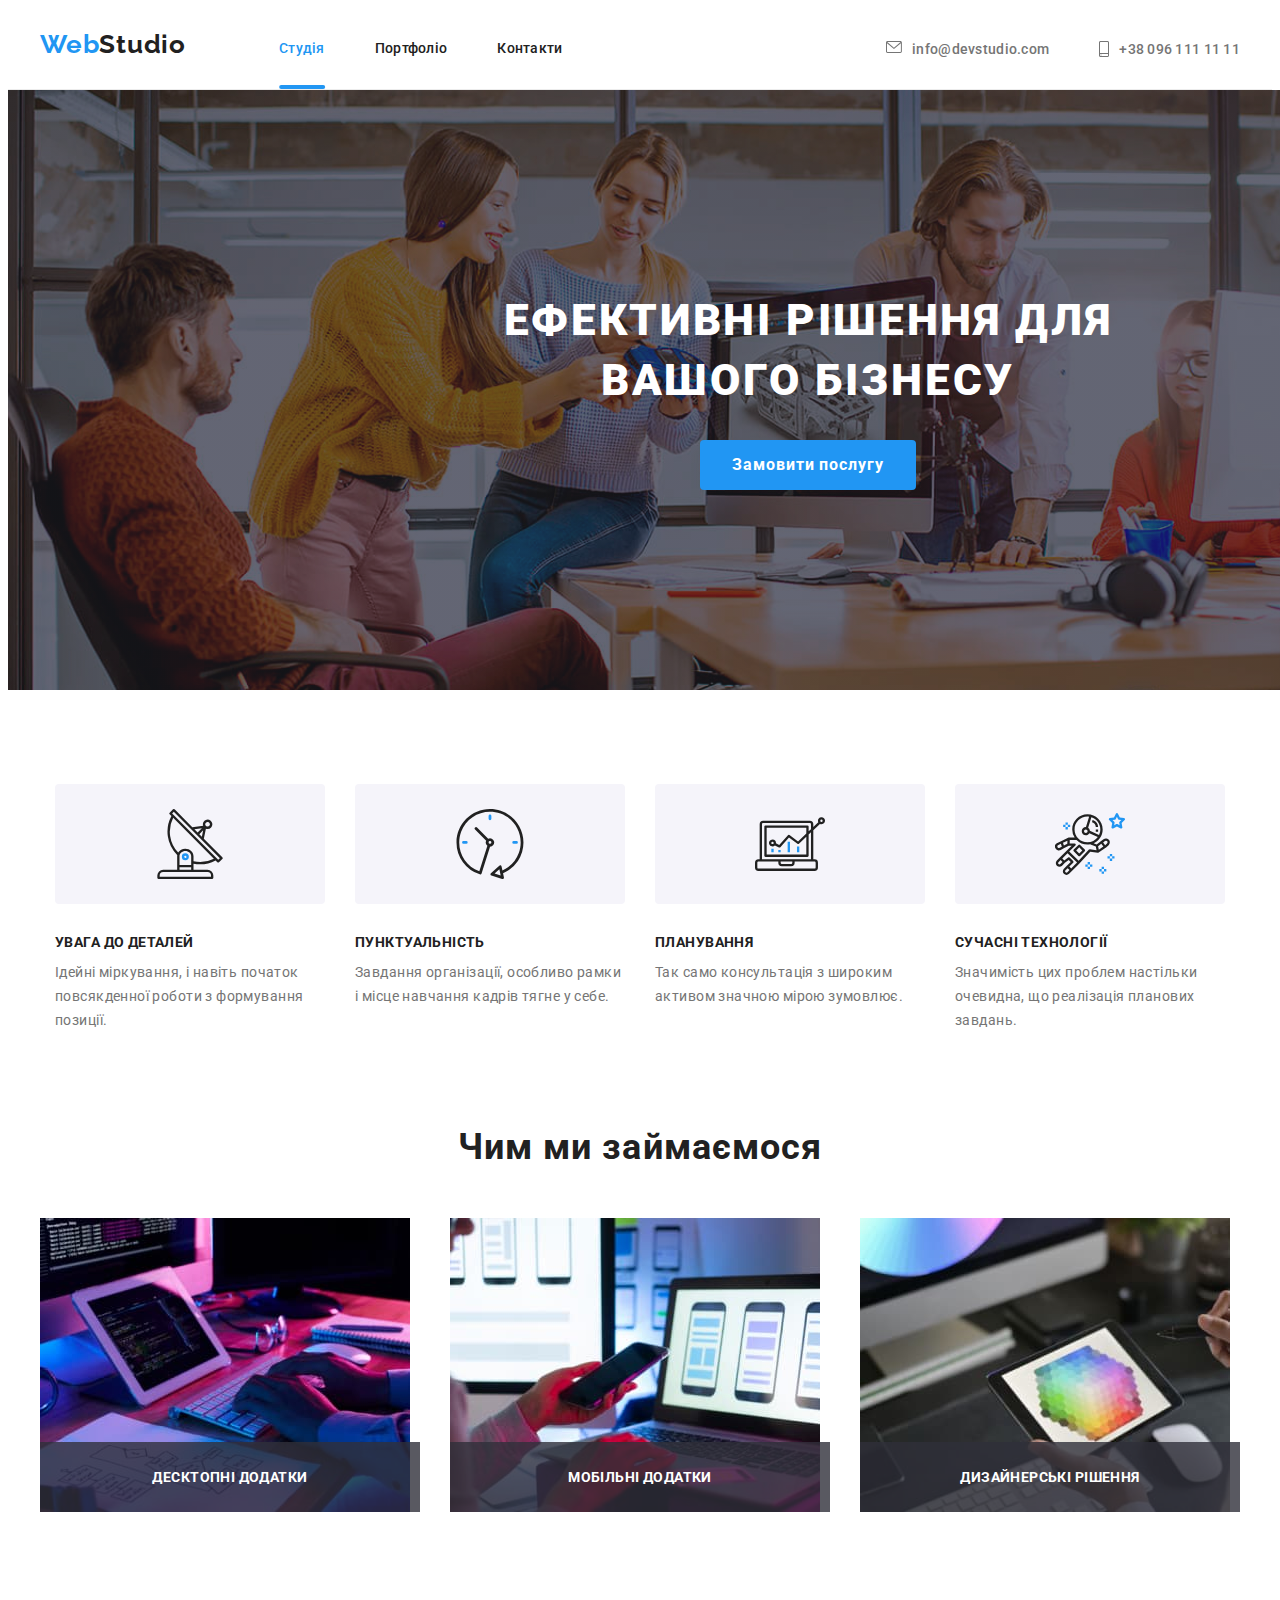
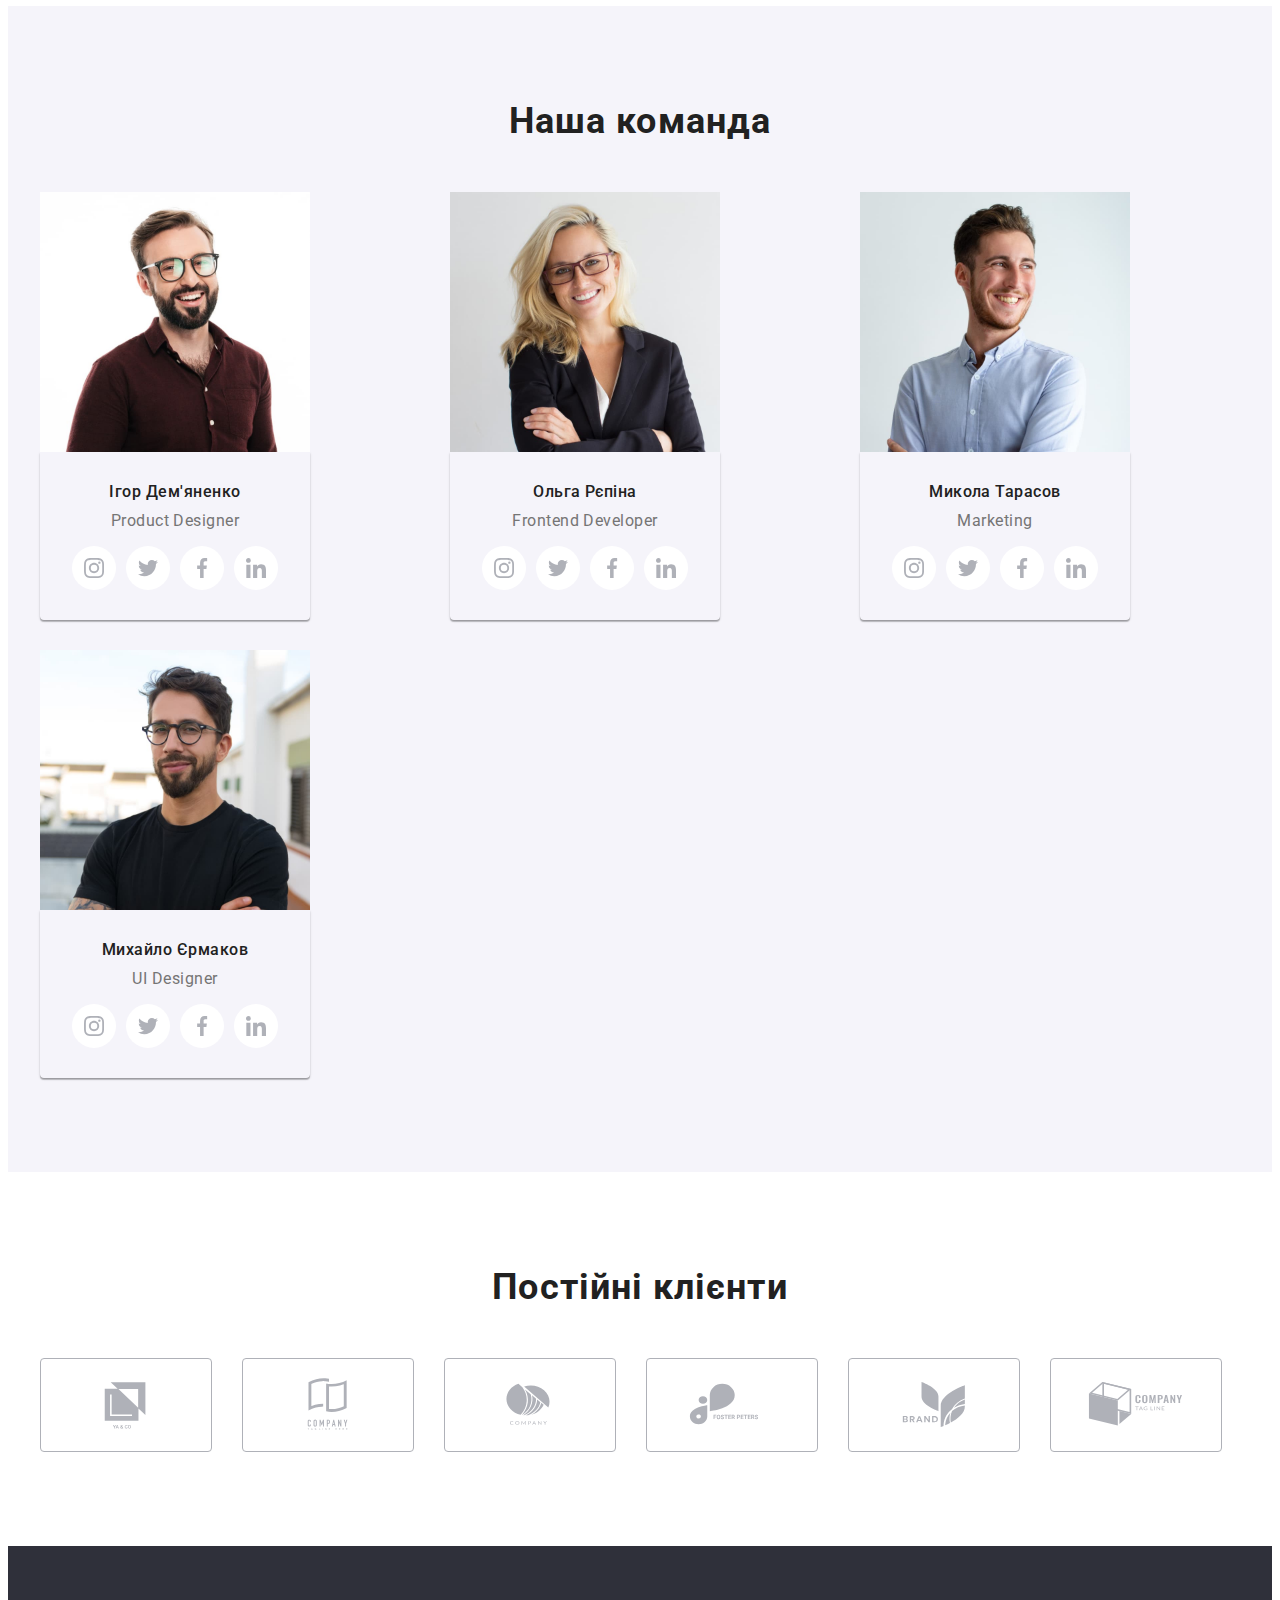
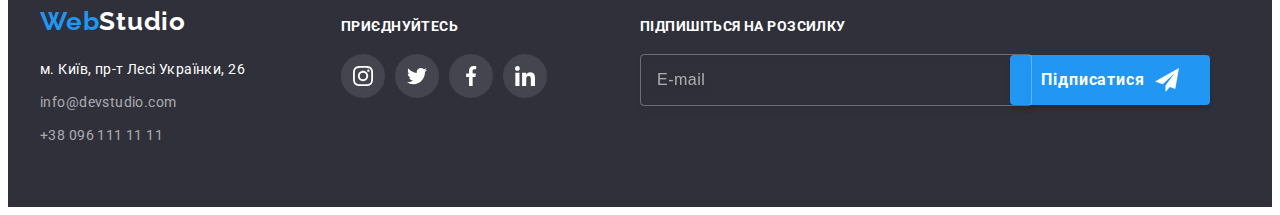
==== commit 8b78fa1b: "правки" ====
--- a/index.html
+++ b/index.html
@@ -21,7 +21,10 @@
     />
 
     <!-----------------css------------->
-    <link rel="stylesheet" href="./css/styles.css" />
+    <link rel="stylesheet" href="./css/main.min.css" />
+    <!---
+      <link rel="stylesheet" href="./css/styles.css" />
+    -->
 
     <title>WEB STUDIO</title>
   </head>
@@ -29,18 +32,18 @@
   <body>
     <header class="header">
       <div class="header-container container">
-        <a class="logo logo-header link" href="./index.html" lang="en"
-          >Web<span class="logo-item">Studio</span>
+        <a class="logo logo__header link" href="./index.html" lang="en"
+          >Web<span class="logo__span">Studio</span>
         </a>
         <nav class="nav">
           <ul class="nav__list list">
             <li class="nav__item">
               <a href="./index.html" class="nav__link active link"> Студія</a>
             </li>
-            <li class="nav-item">
+            <li class="nav__item">
               <a href="./portfolio.html " class="nav__link link"> Портфоліо</a>
             </li>
-            <li class="nav-item"><a href="" class="nav__link link"> Контакти</a></li>
+            <li class="nav__item"><a href="" class="nav__link link"> Контакти</a></li>
           </ul>
         </nav>
         <ul class="header__contacts list">
--- a/css/main.min.css
+++ b/css/main.min.css
@@ -0,0 +1 @@
+body{font-family:"Roboto",sans-serif;color:#212121}h1,h2,h3,h4,h5,h6,p,ul{margin:0;-webkit-margin-after:0;margin-block-end:0;-webkit-margin-before:0;margin-block-start:0}.list{list-style:none;margin:0;padding:0}.link{text-decoration:none;color:currentColor}img{display:block;max-width:100%;height:auto}.card-set{display:-webkit-box;display:-ms-flexbox;display:flex;-ms-flex-wrap:wrap;flex-wrap:wrap;gap:30px}.card-set-items{-ms-flex-preferred-size:calc((100% - 30px * (3 - 1)) / 3);flex-basis:calc((100% - 30px * (3 - 1)) / 3)}.container{width:1200px;padding:0 15px;margin:0 auto}.logo{font-family:"Raleway";font-weight:700;font-size:26px;line-height:1.1923076923;letter-spacing:.03em;color:#2196f3}.logo__span{color:#212121}.nav{margin-right:auto}.nav__list{display:-webkit-box;display:-ms-flexbox;display:flex;gap:50px}.nav__link{position:relative;display:block;padding:32px 0;margin-left:auto;font-weight:500;font-size:14px;line-height:1.1428571429;letter-spacing:.02em;color:var(--text-black-color);accent-color:var(--link-focus-color);-webkit-transition-property:color;transition-property:color;-webkit-transition-duration:250ms;transition-duration:250ms;-webkit-transition-timing-function:cubic-bezier(0.4, 0, 0.2, 1);transition-timing-function:cubic-bezier(0.4, 0, 0.2, 1)}.nav__link:hover,.nav__link:focus{color:var(--link-focus-color)}.nav__link::after{content:"";position:absolute;left:50%;bottom:-1px;-webkit-transform:translateX(-50%) scaleX(0.3);transform:translateX(-50%) scaleX(0.3);display:block;width:100%;height:4px;border-radius:2px;background-color:#2196f3;opacity:0;-webkit-transition-property:opacity,-webkit-transform;transition-property:opacity,-webkit-transform;transition-property:transform,opacity;transition-property:transform,opacity,-webkit-transform;-webkit-transition-duration:250ms,250ms;transition-duration:250ms,250ms;-webkit-transition-timing-function:cubic-bezier(0.4, 0, 0.2, 1),cubic-bezier(0.4, 0, 0.2, 1);transition-timing-function:cubic-bezier(0.4, 0, 0.2, 1),cubic-bezier(0.4, 0, 0.2, 1)}.nav__link:hover::after,.nav__link:focus::after{-webkit-transform:translateX(-50%) scaleX(1);transform:translateX(-50%) scaleX(1);opacity:1}.header{border-bottom:1px solid #ececec}.header-container{display:-webkit-box;display:-ms-flexbox;display:flex;-webkit-box-pack:justify;-ms-flex-pack:justify;justify-content:space-between;-webkit-box-align:baseline;-ms-flex-align:baseline;align-items:baseline}.header__contacts{display:-webkit-box;display:-ms-flexbox;display:flex;gap:50px}.header__contacts-item{display:-webkit-box;display:-ms-flexbox;display:flex;-webkit-box-align:baseline;-ms-flex-align:baseline;align-items:baseline}.header__contacts-icon{fill:currentColor}.header__contacts-link{position:relative;display:-webkit-box;display:-ms-flexbox;display:flex;gap:10px;padding:32px 0;font-weight:500;font-size:14px;line-height:1.1428571429;letter-spacing:.02em;color:#757575;-webkit-transition-property:color;transition-property:color;-webkit-transition-duration:250ms;transition-duration:250ms;-webkit-transition-timing-function:cubic-bezier(0.4, 0, 0.2, 1);transition-timing-function:cubic-bezier(0.4, 0, 0.2, 1)}.header__contacts-link:hover,.header__contacts-link:focus{color:#2196f3}.logo__header{margin-right:93px}.active{color:#2196f3}.active::after{content:"";position:absolute;left:50%;bottom:-1px;-webkit-transform:translateX(-50%);transform:translateX(-50%);display:block;width:100%;height:4px;border-radius:2px;background-color:#2196f3;opacity:1}.hero{background-color:rgba(47,48,58,.4);background-image:-webkit-gradient(linear, left top, left bottom, from(rgba(47, 48, 58, 0.4)), to(rgba(47, 48, 58, 0.4))),url("../images/bg-Img.svg");background-image:linear-gradient(rgba(47, 48, 58, 0.4), rgba(47, 48, 58, 0.4)),url("../images/bg-Img.svg");background-repeat:no-repeat;background-position:center;width:1600px;margin:0 auto;text-align:center;padding-top:200px;padding-bottom:200px}.hero__title{margin:0 auto;margin-bottom:30px;width:696px;font-weight:900;font-size:44px;line-height:1.3636363636;text-align:center;letter-spacing:.06em;text-transform:uppercase;color:#fff}.hero__btn{display:block;margin:0 auto;min-width:216px;min-height:50px;padding:8px 31px;font-family:inherit;font-weight:700;font-size:16px;line-height:1.875;display:-webkit-box;display:-ms-flexbox;display:flex;-webkit-box-pack:center;-ms-flex-pack:center;justify-content:center;-webkit-box-align:center;-ms-flex-align:center;align-items:center;text-align:center;letter-spacing:.06em;background:#2196f3;cursor:pointer;color:#fff;border:none;border-radius:4px;-webkit-transition-property:-webkit-box-shadow;transition-property:-webkit-box-shadow;transition-property:box-shadow;transition-property:box-shadow, -webkit-box-shadow;-webkit-transition-duration:250ms;transition-duration:250ms;-webkit-transition-timing-function:cubic-bezier(0.4, 0, 0.2, 1);transition-timing-function:cubic-bezier(0.4, 0, 0.2, 1)}.hero__btn:hover,.hero__btn:focus{-webkit-box-shadow:0px 4px 4px rgba(0,0,0,.15);box-shadow:0px 4px 4px rgba(0,0,0,.15)}.features{padding-top:94px;padding-bottom:94px}.features__list{display:-webkit-box;display:-ms-flexbox;display:flex;-webkit-box-pack:center;-ms-flex-pack:center;justify-content:center}.features__item:not(:last-child){margin-right:30px}.features__icon{display:-webkit-box;display:-ms-flexbox;display:flex;-webkit-box-pack:center;-ms-flex-pack:center;justify-content:center;-webkit-box-align:center;-ms-flex-align:center;align-items:center;margin-bottom:30px;width:270px;height:120px;background:#f5f4fa;border-radius:4px}.features__title{width:270px;margin-bottom:10px;font-weight:700;font-size:14px;line-height:1.1428571429;letter-spacing:.03em;text-transform:uppercase}.features__text{width:270px;font-size:14px;line-height:1.7142857143;letter-spacing:.03em;color:#757575}.activitys{padding-bottom:94px}.activitys__title{width:368px;margin:0 auto;margin-bottom:50px;font-weight:700;font-size:36px;line-height:1.1666666667;text-align:center;letter-spacing:.03em}.activitys__thumb{position:relative}.activitys__overlay{position:absolute;bottom:0;left:0;width:100%;min-height:70px;display:-webkit-box;display:-ms-flexbox;display:flex;-webkit-box-align:center;-ms-flex-align:center;align-items:center;-webkit-box-pack:center;-ms-flex-pack:center;justify-content:center;font-weight:700;font-size:14px;line-height:1.1428571429;text-align:center;letter-spacing:.03em;text-transform:uppercase;color:#fff;background:rgba(47,48,58,.8)}.team{padding:94px 0;background-color:#f5f4fa}.team__title{margin:0 auto;margin-bottom:50px;font-weight:700;font-size:36px;line-height:1.1666666667;text-align:center;letter-spacing:.03em}.team__group{max-width:270px;padding-top:30px;padding-bottom:30px;background-color:var(--text-fon-white-color);-webkit-box-shadow:0px 1px 3px rgba(0,0,0,.12),0px 1px 1px rgba(0,0,0,.14),0px 2px 1px rgba(0,0,0,.2);box-shadow:0px 1px 3px rgba(0,0,0,.12),0px 1px 1px rgba(0,0,0,.14),0px 2px 1px rgba(0,0,0,.2);border-radius:0px 0px 4px 4px}.team__subtitle{margin-bottom:10px;font-weight:500;font-size:16px;line-height:1.1875;text-align:center;letter-spacing:.03em}.team__text{margin-bottom:16px;font-size:16px;line-height:1.1875;text-align:center;letter-spacing:.03em;color:#757575}.social{display:-webkit-box;display:-ms-flexbox;display:flex;-webkit-box-pack:center;-ms-flex-pack:center;justify-content:center;-webkit-box-align:center;-ms-flex-align:center;align-items:center;gap:10px}.social__icons{fill:currentColor}.social__link{display:-webkit-box;display:-ms-flexbox;display:flex;-webkit-box-pack:center;-ms-flex-pack:center;justify-content:center;-webkit-box-align:center;-ms-flex-align:center;align-items:center;width:44px;height:44px;border-radius:50%;background:#fff;color:#afb1b8;-webkit-transition-property:color,background-color;transition-property:color,background-color;-webkit-transition-duration:250ms;transition-duration:250ms;-webkit-transition-timing-function:cubic-bezier(0.4, 0, 0.2, 1);transition-timing-function:cubic-bezier(0.4, 0, 0.2, 1)}.social__link:hover,.social__link:focus{color:#fff;background-color:#2196f3}.customers{padding:94px 0}.customers__title{margin-bottom:50px;font-weight:700;font-size:36px;line-height:1.1666666667;text-align:center;letter-spacing:.03em;color:var(--text-black-color)}.customers__list{display:-webkit-box;display:-ms-flexbox;display:flex;gap:30px}.customers__link{display:-webkit-box;display:-ms-flexbox;display:flex;-webkit-box-pack:center;-ms-flex-pack:center;justify-content:center;-webkit-box-align:center;-ms-flex-align:center;align-items:center;width:170px;height:92px;color:#afb1b8;border:1px solid #afb1b8;border-radius:4px;-webkit-transition-property:color,border;transition-property:color,border;-webkit-transition-duration:250ms,250ms;transition-duration:250ms,250ms;-webkit-transition-timing-function:cubic-bezier(0.4, 0, 0.2, 1),cubic-bezier(0.4, 0, 0.2, 1);transition-timing-function:cubic-bezier(0.4, 0, 0.2, 1),cubic-bezier(0.4, 0, 0.2, 1)}.customers__link:hover,.customers__link:focus{color:#2196f3;border:1px solid #2196f3}.customers__icon{fill:currentColor}.footer{padding:60px 0;background-color:#2f303a}.footer-container{display:-webkit-box;display:-ms-flexbox;display:flex;gap:70px}.logo__footer{display:inline-block;margin-bottom:20px}.logo__footer-span{color:#fff}.footer__items:not(:last-child){margin-bottom:9px}.footer__link{display:inline-block;width:231px;font-style:normal;font-size:14px;line-height:1.7142857143;letter-spacing:.03em;color:rgba(255,255,255,.6);-webkit-transition-property:color;transition-property:color;-webkit-transition-duration:250ms;transition-duration:250ms;-webkit-transition-timing-function:cubic-bezier(0.4, 0, 0.2, 1);transition-timing-function:cubic-bezier(0.4, 0, 0.2, 1)}.footer__link:hover,.footer__link:focus{color:#2196f3}.footer__adress-link{color:#fff;text-decoration:none}.footer__adress-link:hover,.footer__adress-link:focus{color:#2196f3}.footer__center{padding-top:12px;margin-right:23px}.footer__text{width:116px;margin-bottom:20px;font-weight:700;font-size:14px;line-height:1.1428571429;letter-spacing:.03em;text-transform:uppercase;color:#fff}.social__link-footer{color:#fff;background:rgba(255,255,255,.1);-webkit-transition-property:background-color;transition-property:background-color;-webkit-transition-duration:250ms;transition-duration:250ms;-webkit-transition-timing-function:cubic-bezier(0.4, 0, 0.2, 1);transition-timing-function:cubic-bezier(0.4, 0, 0.2, 1)}.social__link-footer:hover,.social__link-footer:focus{background-color:#2196f3}.footer__end{padding-top:12px;width:570px}.footer__subtitle{margin-bottom:20px;font-weight:700;font-size:14px;line-height:1.1428571429;letter-spacing:.03em;text-transform:uppercase;color:#fff}.footer__subscription{display:-webkit-box;display:-ms-flexbox;display:flex;-webkit-box-align:center;-ms-flex-align:center;align-items:center;gap:12px}.footer__label{-ms-flex-preferred-size:358px;flex-basis:358px}.footer__input{width:100%;padding:0 16px;height:50px;font-size:16px;line-height:1.25;letter-spacing:.03em;color:#fff;outline:unset;border:none;background-color:rgba(0,0,0,0);border:1px solid rgba(255,255,255,.3);-webkit-filter:drop-shadow(0px 4px 4px rgba(0, 0, 0, 0.15));filter:drop-shadow(0px 4px 4px rgba(0, 0, 0, 0.15));border-radius:4px;-webkit-transition-property:border;transition-property:border;-webkit-transition-duration:250ms;transition-duration:250ms;-webkit-transition-timing-function:cubic-bezier(0.4, 0, 0.2, 1);transition-timing-function:cubic-bezier(0.4, 0, 0.2, 1)}.footer__input:focus{border-color:#2196f3}.footer__input::-webkit-input-placeholder{font-size:16px;line-height:1.25;letter-spacing:.03em;color:rgba(255,255,255,.6)}.footer__input::-moz-placeholder{font-size:16px;line-height:1.25;letter-spacing:.03em;color:rgba(255,255,255,.6)}.footer__input:-ms-input-placeholder{font-size:16px;line-height:1.25;letter-spacing:.03em;color:rgba(255,255,255,.6)}.footer__input::-ms-input-placeholder{font-size:16px;line-height:1.25;letter-spacing:.03em;color:rgba(255,255,255,.6)}.footer__input::placeholder{font-size:16px;line-height:1.25;letter-spacing:.03em;color:rgba(255,255,255,.6)}.footer__btn{display:block;margin:0 auto;-webkit-box-pack:center;-ms-flex-pack:center;justify-content:center;min-width:200px;min-height:50px;padding:10px 28px;font-family:inherit;font-weight:700;font-size:16px;line-height:1.875;display:-webkit-box;display:-ms-flexbox;display:flex;-webkit-box-align:center;-ms-flex-align:center;align-items:center;text-align:center;letter-spacing:.06em;background:#2196f3;cursor:pointer;color:#fff;border:none;-webkit-box-shadow:0px 4px 4px rgba(0,0,0,.15);box-shadow:0px 4px 4px rgba(0,0,0,.15);border-radius:4px}.footer__btn-icon{margin-left:10px;fill:#fff}.section{padding:94px 0}.portfolio__buttons{display:-webkit-box;display:-ms-flexbox;display:flex;-webkit-box-pack:center;-ms-flex-pack:center;justify-content:center;gap:8px;margin-bottom:50px}.portfolio__btn{display:inline-block;min-width:73px;padding:4px 20px;font-family:inherit;font-weight:500;font-size:16px;line-height:1.625;text-align:center;letter-spacing:.03em;cursor:pointer;color:var(--text-black-color);background:#f5f4fa;border-radius:4px;border-color:rgba(0,0,0,0);-webkit-transition-property:color,background-color,-webkit-box-shadow;transition-property:color,background-color,-webkit-box-shadow;transition-property:color,background-color,box-shadow;transition-property:color,background-color,box-shadow,-webkit-box-shadow;-webkit-transition-duration:250ms,250ms,250ms;transition-duration:250ms,250ms,250ms;-webkit-transition-timing-function:cubic-bezier(0.4, 0, 0.2, 1),cubic-bezier(0.4, 0, 0.2, 1),cubic-bezier(0.4, 0, 0.2, 1);transition-timing-function:cubic-bezier(0.4, 0, 0.2, 1),cubic-bezier(0.4, 0, 0.2, 1),cubic-bezier(0.4, 0, 0.2, 1)}.portfolio__btn:hover,.portfolio__btn:focus{color:#fff;background:#2196f3;-webkit-box-shadow:0px 3px 1px rgba(0,0,0,.1),0px 1px 2px rgba(0,0,0,.08),0px 2px 2px rgba(0,0,0,.12);box-shadow:0px 3px 1px rgba(0,0,0,.1),0px 1px 2px rgba(0,0,0,.08),0px 2px 2px rgba(0,0,0,.12)}.portfolio__thumb{position:relative;overflow:hidden}.overlay{position:absolute;top:0;left:0;-webkit-transform:translateY(100%);transform:translateY(100%);opacity:0;width:100%;height:100%;padding:0 24px;display:-webkit-box;display:-ms-flexbox;display:flex;-webkit-box-align:center;-ms-flex-align:center;align-items:center;font-size:18px;line-height:1.5555555556;letter-spacing:.03em;color:#fff;background-color:rgba(33,150,243,.9);-webkit-backdrop-filter:blur(1px);backdrop-filter:blur(1px);-webkit-user-select:none;-moz-user-select:none;-ms-user-select:none;user-select:none;-webkit-transition-property:opacity,-webkit-transform;transition-property:opacity,-webkit-transform;transition-property:transform,opacity;transition-property:transform,opacity,-webkit-transform;-webkit-transition-duration:250ms,350ms;transition-duration:250ms,350ms;-webkit-transition-timing-function:cubic-bezier(0.4, 0, 0.2, 1),cubic-bezier(0.4, 0, 0.2, 1);transition-timing-function:cubic-bezier(0.4, 0, 0.2, 1),cubic-bezier(0.4, 0, 0.2, 1)}.portfolio__link:hover .overlay{-webkit-transform:translateY(0);transform:translateY(0);opacity:1}.portfolio__link{display:block;-webkit-transition-property:-webkit-box-shadow;transition-property:-webkit-box-shadow;transition-property:box-shadow;transition-property:box-shadow, -webkit-box-shadow;-webkit-transition-duration:250ms;transition-duration:250ms;-webkit-transition-timing-function:cubic-bezier(0.4, 0, 0.2, 1);transition-timing-function:cubic-bezier(0.4, 0, 0.2, 1)}.portfolio__link:focus,.portfolio__link:hover{-webkit-box-shadow:0px 1px 1px rgba(0,0,0,.12),0px 4px 4px rgba(0,0,0,.06),1px 4px 6px rgba(0,0,0,.16);box-shadow:0px 1px 1px rgba(0,0,0,.12),0px 4px 4px rgba(0,0,0,.06),1px 4px 6px rgba(0,0,0,.16)}.portfolio__text{padding:20px 22px;border:1px solid #eee;border-top:rgba(0,0,0,0)}.portfolio__title{margin-bottom:4px;width:322px;font-weight:700;font-size:18px;line-height:2;letter-spacing:.06em;color:#212121}.portfolio__subtitle{width:322px;font-size:16px;line-height:1.875;letter-spacing:.03em;color:#757575}.backdrop{position:fixed;top:0;left:0;width:100%;height:100%;background-color:rgba(0,0,0,.2);-webkit-backdrop-filter:blur(2px);backdrop-filter:blur(2px);-webkit-transition-property:opacity,visibility;transition-property:opacity,visibility;-webkit-transition-duration:250ms,250ms;transition-duration:250ms,250ms;-webkit-transition-timing-function:cubic-bezier(0.4, 0, 0.2, 1),cubic-bezier(0.4, 0, 0.2, 1);transition-timing-function:cubic-bezier(0.4, 0, 0.2, 1),cubic-bezier(0.4, 0, 0.2, 1)}.backdrop.is-hidden{opacity:0;visibility:hidden;visibility:hidden;pointer-events:none}.modal{position:absolute;top:50%;left:50%;-webkit-transform:translateX(-50%) translateY(-50%);transform:translateX(-50%) translateY(-50%);width:528px;min-height:581px;padding:40px;background:#fff;-webkit-box-shadow:0px 1px 3px rgba(0,0,0,.12),0px 1px 1px rgba(0,0,0,.14),0px 2px 1px rgba(0,0,0,.2);box-shadow:0px 1px 3px rgba(0,0,0,.12),0px 1px 1px rgba(0,0,0,.14),0px 2px 1px rgba(0,0,0,.2);border-radius:4px;-webkit-transition-property:opacity,-webkit-transform;transition-property:opacity,-webkit-transform;transition-property:opacity,transform;transition-property:opacity,transform,-webkit-transform;-webkit-transition-duration:250ms,250ms;transition-duration:250ms,250ms;-webkit-transition-timing-function:cubic-bezier(0.4, 0, 0.2, 1),cubic-bezier(0.4, 0, 0.2, 1);transition-timing-function:cubic-bezier(0.4, 0, 0.2, 1),cubic-bezier(0.4, 0, 0.2, 1)}.backdrop.is-hidden .modal{opacity:0;-webkit-transform:translateX(-50%) translateY(-70%);transform:translateX(-50%) translateY(-70%)}.modal__close{position:absolute;top:8px;right:8px;padding:0;display:-webkit-inline-box;display:-ms-inline-flexbox;display:inline-flex;-webkit-box-align:center;-ms-flex-align:center;align-items:center;-webkit-box-pack:center;-ms-flex-pack:center;justify-content:center;width:30px;height:30px;cursor:pointer;background-color:#fff;border-radius:50%;border:1px solid rgba(0,0,0,.1)}.modal__icon{fill:#000;-webkit-transition-property:fill;transition-property:fill;-webkit-transition-duration:250ms;transition-duration:250ms;-webkit-transition-timing-function:cubic-bezier(0.4, 0, 0.2, 1);transition-timing-function:cubic-bezier(0.4, 0, 0.2, 1)}.modal__icon:focus,.modal__icon:hover{fill:var(--link-focus-color)}.modal__hero{display:block;margin-bottom:12px;font-weight:700;font-size:20px;line-height:1.15;text-align:center;letter-spacing:.03em;color:#212121}.modal__group{margin-bottom:20px}.modal__label{display:block;margin-bottom:4px;font-size:12px;line-height:1.1666666667;letter-spacing:.01em;color:#757575}.modal__wrapper{position:relative;margin-bottom:10px}.modal__field{width:100%;height:40px;padding:0 42px;outline:unset;border:none;background-color:rgba(0,0,0,0);border:1px solid rgba(33,33,33,.2);border-radius:4px;-webkit-transition-property:border;transition-property:border;-webkit-transition-duration:250ms;transition-duration:250ms;-webkit-transition-timing-function:cubic-bezier(0.4, 0, 0.2, 1);transition-timing-function:cubic-bezier(0.4, 0, 0.2, 1)}.modal__field:focus{border:1px solid #2196f3}.modal__img{position:absolute;top:50%;left:15px;-webkit-transform:translateY(-50%);transform:translateY(-50%);-webkit-transition-property:fill;transition-property:fill;-webkit-transition-duration:250ms;transition-duration:250ms;-webkit-transition-timing-function:cubic-bezier(0.4, 0, 0.2, 1);transition-timing-function:cubic-bezier(0.4, 0, 0.2, 1)}.modal__field:focus+.modal__img{fill:#2196f3}.modal__massege{display:block;width:100%;height:120px;padding:12px 16px;resize:none;outline:unset;border:none;background-color:rgba(0,0,0,0);border:1px solid rgba(33,33,33,.2);border-radius:4px;-webkit-transition-property:border;transition-property:border;-webkit-transition-duration:250ms;transition-duration:250ms;-webkit-transition-timing-function:cubic-bezier(0.4, 0, 0.2, 1);transition-timing-function:cubic-bezier(0.4, 0, 0.2, 1)}.modal__massege:focus{border:1px solid #2196f3}.modal__massege::-webkit-input-placeholder{font-size:12px;line-height:1.1666666667;letter-spacing:.01em;color:rgba(117,117,117,.5)}.modal__massege::-moz-placeholder{font-size:12px;line-height:1.1666666667;letter-spacing:.01em;color:rgba(117,117,117,.5)}.modal__massege:-ms-input-placeholder{font-size:12px;line-height:1.1666666667;letter-spacing:.01em;color:rgba(117,117,117,.5)}.modal__massege::-ms-input-placeholder{font-size:12px;line-height:1.1666666667;letter-spacing:.01em;color:rgba(117,117,117,.5)}.modal__massege::placeholder{font-size:12px;line-height:1.1666666667;letter-spacing:.01em;color:rgba(117,117,117,.5)}.modal__agreement{display:-webkit-box;display:-ms-flexbox;display:flex;-webkit-box-align:center;-ms-flex-align:center;align-items:center;-webkit-box-pack:center;-ms-flex-pack:center;justify-content:center;gap:7px;margin-bottom:30px}.modal__agreement-desc{font-size:14px;line-height:1.7142857143;letter-spacing:.03em;color:#757575}.modal__link{color:#2196f3;text-underline-offset:3px}.modal__checkbox{-webkit-appearance:none;-moz-appearance:none;appearance:none;width:16px;height:15px;outline:unset;background-color:rgba(0,0,0,0);border:2px solid #212121;border-radius:2px;background-position:center;background-repeat:no-repeat;background-image:none;-webkit-transition-property:border-color,background-color,background-image;transition-property:border-color,background-color,background-image;-webkit-transition-duration:250ms;transition-duration:250ms;-webkit-transition-timing-function:cubic-bezier(0.4, 0, 0.2, 1);transition-timing-function:cubic-bezier(0.4, 0, 0.2, 1)}.modal__checkbox:checked{background-color:#2196f3;border-color:#2196f3;background-image:url("data:image/svg+xml,%3Csvg width='13' height='10' viewBox='0 0 13 10' fill='none' xmlns='http://www.w3.org/2000/svg'%3E%3Cpath d='M1.95703 4.75166L1.88825 4.68604L1.81923 4.75141L0.93123 5.59258L0.854858 5.66492L0.930974 5.73753L4.42671 9.07236L4.49574 9.1382L4.56476 9.07236L12.069 1.91352L12.1449 1.84116L12.069 1.76881L11.1873 0.927644L11.1183 0.861826L11.0493 0.927611L4.49577 7.17353L1.95703 4.75166Z' fill='white' stroke='white' stroke-width='0.2'/%3E%3C/svg%3E")}.modal__btn{-webkit-transition-property:background-color;transition-property:background-color;-webkit-transition-duration:250ms;transition-duration:250ms;-webkit-transition-timing-function:cubic-bezier(0.4, 0, 0.2, 1);transition-timing-function:cubic-bezier(0.4, 0, 0.2, 1)}.modal__btn:focus,.modal__btn:hover{background-color:#188ce8}/*# sourceMappingURL=main.min.css.map */--- a/css/styles.css
+++ b/css/styles.css
@@ -1,4 +1,4 @@
-:root {
+/*-:root {
   --link-focus-color: #2196f3;
   --text-paragraf-color: #757575;
   --text-fon-white-color: #ffffff;
@@ -7,12 +7,13 @@
   --indent: 30px;
   --items: 3;
 }
+-----
 body {
   font-family: 'Roboto', sans-serif;
   color: var(--text-black-color);
-}
-
-/*------card set-----*/
+}-*/
+
+/*------card set----
 .card-set {
   display: flex;
   flex-wrap: wrap;
@@ -21,8 +22,8 @@
 .card-set-items {
   flex-basis: calc((100% - var(--indent) * (var(--items) - 1)) / var(--items));
 }
-
-/*------reset start-----*/
+-*/
+/*------reset start---
 h1,
 h2,
 h3,
@@ -54,26 +55,20 @@
   width: 1200px;
   padding: 0 15px;
   margin: 0 auto;
-}
+}--*/
 /*------reset end-----*/
 /*------TRANSITION-----*/
-.transitions {
-  transition-property: color, background-color, box-shadow;
-  transition-duration: 250ms, 250ms, 250ms;
-  transition-timing-function: cubic-bezier(0.4, 0, 0.2, 1), cubic-bezier(0.4, 0, 0.2, 1),
-    cubic-bezier(0.4, 0, 0.2, 1);
-}
 
 /*--------------HEADER---------------*/
 
-.header {
+/*.header {
   border-bottom: 1px solid #ececec;
 }
 .header-container {
   display: flex;
   justify-content: space-between;
   align-items: baseline;
-}
+} 
 .logo {
   font-family: 'Raleway';
   font-weight: 700;
@@ -83,13 +78,14 @@
   letter-spacing: 0.03em;
 
   color: var(--link-focus-color);
-}
-.logo-header {
+}}
+.logo__span {
+  color: var(--text-black-color);
+.logo__header {
   margin-right: 93px;
-}
-.logo-item {
-  color: var(--text-black-color);
-}
+}*/
+
+/*
 .nav {
   margin-right: auto;
 }
@@ -97,8 +93,7 @@
   display: flex;
   gap: 50px;
 }
-.nav__item {
-}
+
 .nav__link {
   position: relative;
 
@@ -202,18 +197,18 @@
 }
 .header__contacts-icon {
   fill: currentColor;
-}
+}*/
 /*--------------HEADER---------------*/
 
 /*--------------MAIN-------------*/
-.hero {
+/* .hero {
   background-color: rgba(47, 48, 58, 0.4);
   background-image: linear-gradient(rgba(47, 48, 58, 0.4), rgba(47, 48, 58, 0.4)),
     url('../images/bg-Img.svg');
   background-repeat: no-repeat;
   background-position: center;
 
-  /* */
+  
   width: 1600px;
   margin: 0 auto;
   text-align: center;
@@ -377,8 +372,7 @@
     0px 2px 1px rgba(0, 0, 0, 0.2);
   border-radius: 0px 0px 4px 4px;
 }
-.img-foto {
-}
+
 .team__subtitle {
   margin-bottom: 10px;
 
@@ -472,9 +466,9 @@
 
 .customers__icon {
   fill: currentColor;
-}
+}*/
 /*--------------MAIN---------------*/
-/*--------------footer---------------*/
+/*--------------footer---------------
 .footer {
   padding: 60px 0;
   background-color: #2f303a;
@@ -643,10 +637,10 @@
   margin-left: 10px;
   fill: var(--text-fon-white-color);
 }
-
+*/
 /*--------------footer---------------*/
-/*--------------portfolio-main--------------*/
-.main {
+/*--------------portfolio-main-------------
+.section {
   padding: 94px 0;
 }
 .portfolio__buttons {
@@ -674,6 +668,11 @@
   background: #f5f4fa;
   border-radius: 4px;
   border-color: transparent;
+
+  transition-property: color, background-color, box-shadow;
+  transition-duration: 250ms, 250ms, 250ms;
+  transition-timing-function: cubic-bezier(0.4, 0, 0.2, 1), cubic-bezier(0.4, 0, 0.2, 1),
+    cubic-bezier(0.4, 0, 0.2, 1);
 }
 .portfolio__btn:hover,
 .portfolio__btn:focus {
@@ -758,9 +757,9 @@
   letter-spacing: 0.03em;
 
   color: var(--text-paragraf-color);
-}
+}-*/
 /*--------------portfolio-main--------------*/
-/*--------------MODAL WINDOW--------------*/
+/*--------------MODAL WINDOW-------------
 .backdrop {
   position: fixed;
   top: 0;
@@ -887,7 +886,7 @@
   transition-timing-function: cubic-bezier(0.4, 0, 0.2, 1);
 }
 .modal__field:focus {
-  border: 1px solid #2196f3;
+  border: 1px solid var(--link-focus-color);
 }
 .modal__img {
   position: absolute;
@@ -923,7 +922,7 @@
   transition-timing-function: cubic-bezier(0.4, 0, 0.2, 1);
 }
 .modal__massege:focus {
-  border: 1px solid #2196f3;
+  border: 1px solid var(--link-focus-color);
 }
 .modal__massege::placeholder {
   font-size: 12px;
@@ -975,7 +974,7 @@
 
 .modal__checkbox:checked {
   background-color: var(--link-focus-color);
-  border-color: #2196f3;
+  border-color: var(--link-focus-color);
   background-image: url("data:image/svg+xml,%3Csvg width='13' height='10' viewBox='0 0 13 10' fill='none' xmlns='http://www.w3.org/2000/svg'%3E%3Cpath d='M1.95703 4.75166L1.88825 4.68604L1.81923 4.75141L0.93123 5.59258L0.854858 5.66492L0.930974 5.73753L4.42671 9.07236L4.49574 9.1382L4.56476 9.07236L12.069 1.91352L12.1449 1.84116L12.069 1.76881L11.1873 0.927644L11.1183 0.861826L11.0493 0.927611L4.49577 7.17353L1.95703 4.75166Z' fill='white' stroke='white' stroke-width='0.2'/%3E%3C/svg%3E");
 }
 
@@ -989,3 +988,4 @@
 .modal__btn:hover {
   background-color: #188ce8;
 }
+-*/
